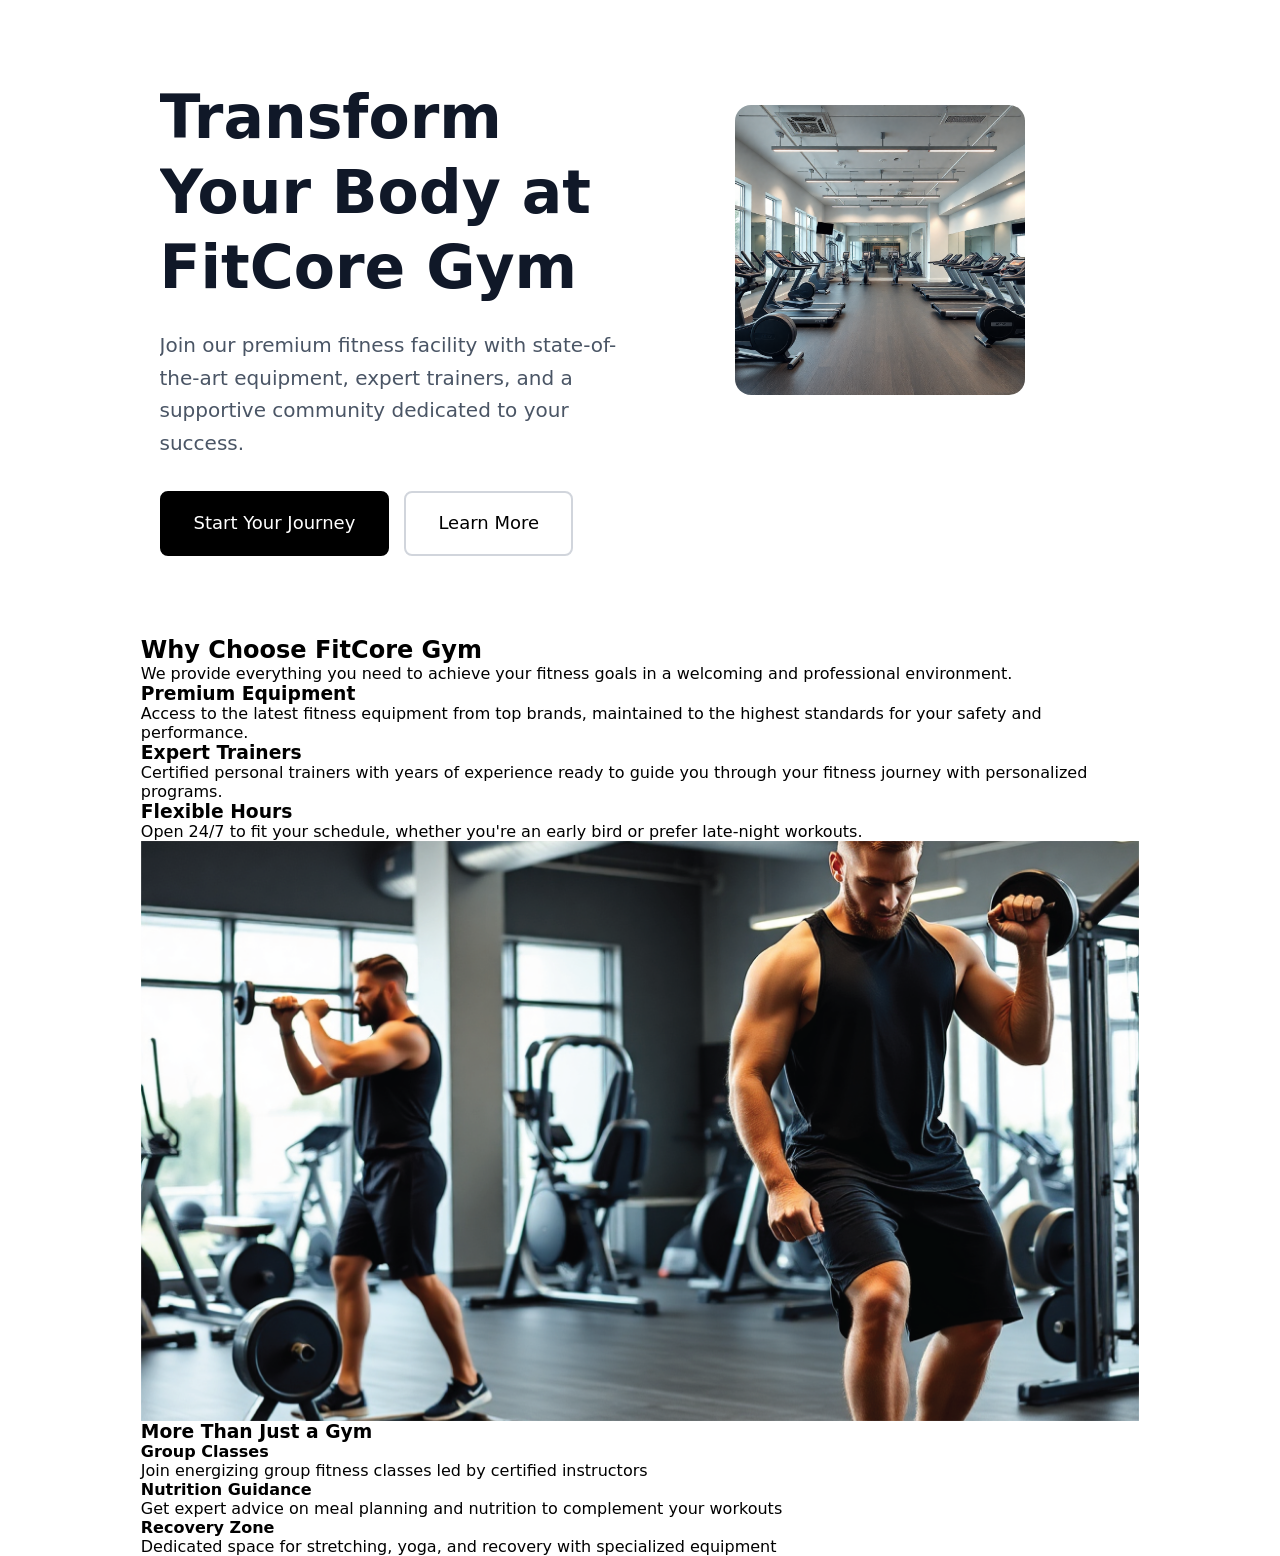
==== Assignment_02/index.html @ 1b982a7f "feat(assignment-02): build HTML for why choose fitcore gym section" ====
<!DOCTYPE html>
<html lang="en">

<head>
    <meta charset="UTF-8">
    <meta name="viewport" content="width=device-width, initial-scale=1.0">
    <title>FitCore Gym | AB</title>
    <link rel="shortcut icon" href="./imgs/favicon.png" type="image/x-icon">
    <link rel="stylesheet" href="./css/main.css">
</head>

<body>
    <!-- hero section -->
    <div id="hero-section">
        <div class="container">
            <div class="content">
                <!-- lift side -->
                <div class="hero-info">
                    <h1>Transform Your Body at FitCore Gym</h1>
                    <p>Join our premium fitness facility with state-of-the-art equipment, expert trainers, and a
                        supportive community dedicated to your success.</p>
                    <div class="btns">
                        <a href="#">Start Your Journey</a>
                        <a href="#">Learn More</a>
                    </div>
                </div>
                <!-- right side -->
                <div class="hero-img"><img src="./imgs/hero-section-img.png" alt="main gym img"></div>
            </div>
        </div>
    </div>
    <!-- Why Choose FitCore Gym -->
    <div id="Why-FitCore">
        <div class="container">
            <div class="content">
                <!-- section title -->
                <div class="title">
                    <h2>Why Choose FitCore Gym</h2>
                    <p>We provide everything you need to achieve your fitness goals in a welcoming and professional
                        environment.</p>
                </div>
                <!-- feature cards -->
                <div class="feature-cards">
                    <div class="card">
                        <div class="icon">
                            <div></div>
                        </div>
                        <h3>Premium Equipment</h3>
                        <p>Access to the latest fitness equipment from top brands, maintained to the highest standards
                            for your safety and performance.
                        </p>
                    </div>
                    <div class="card">
                        <div class="icon">
                            <div></div>
                        </div>
                        <h3>Expert Trainers</h3>
                        <p>Certified personal trainers with years of experience ready to guide you through your fitness
                            journey with personalized programs.
                        </p>
                    </div>
                    <div class="card">
                        <div class="icon">
                            <div></div>
                        </div>
                        <h3>Flexible Hours</h3>
                        <p>Open 24/7 to fit your schedule, whether you're an early bird or prefer late-night workouts.
                        </p>
                    </div>
                </div>
                <!-- More Than Just a Gym -->
                <div class="more-than-gym">
                    <!-- lift side img -->
                    <div class="lift-side"><img src="./imgs/why-choose-us.png" alt="why choose us"></div>
                    <!-- right side -->
                    <div class="right-side">
                        <h3>More Than Just a Gym</h3>
                        <ul>
                            <li>
                                <h4>Group Classes</h4>
                                <p>Join energizing group fitness classes led by certified instructors</p>
                            </li>
                            <li>
                                <h4>Nutrition Guidance</h4>
                                <p>Get expert advice on meal planning and nutrition to complement your workouts</p>
                            </li>
                            <li>
                                <h4>Recovery Zone</h4>
                                <p>Dedicated space for stretching, yoga, and recovery with specialized equipment</p>
                            </li>
                        </ul>
                    </div>
                </div>
            </div>
        </div>
    </div>
</body>

</html>
---- Assignment_02/css/main.css ----
* {
    margin: 0;
    padding: 0;
    box-sizing: border-box;
}

:root {

    --color-white: #fff;
    --color-black: #000;


    --text-primary: #101828;
    --text-secondary: #4a5565;

    --border-default: #d1d5dc;

    --blue-subtle: #DBEAFE;
    --blue-main: #155DFC;

    --green-subtle: #D0FAE5;
    --green-main: #009966;

    --purple-subtle: #F3E8FF;
    --purple-main: #9810FA;
}

body {
    font-family: ui-sans-serif, system-ui, sans-serif, "Apple Color Emoji", "Segoe UI Emoji", "Segoe UI Symbol", "Noto Color Emoji";
}

.container {
    width: 78%;
    margin-inline: auto;
}


ul {
    list-style: none;
}

a {
    text-decoration: none;
    color: inherit;
    display: inline-block;
}

img {
    display: block;
    max-width: 100%;
}

/* start hero section */
#hero-section {
    padding-block: 80px;
    padding-inline: 24px;
}

#hero-section .content {
    overflow: hidden;
}

#hero-section .content .hero-info {
    float: left;
    width: calc(100% / 2);
}

#hero-section .content .hero-info h1 {
    color: var(--text-primary);
    font-size: 60px;
    font-weight: 700;
    line-height: 1.25;
    margin-bottom: 24px;
}

#hero-section .content .hero-info p {
    color: var(--text-secondary);
    font-size: 20px;
    line-height: 1.625;
    margin-bottom: 32px;
}

#hero-section .content .hero-info .btns a {
    padding: 16px 32px;
    font-weight: 500;
    font-size: 18px;
    line-height: 1.6;
    cursor: pointer;
    border: 2px solid var(--color-black);
    border-radius: 8px;
    -webkit-border-radius: 8px;
    -moz-border-radius: 8px;
    -ms-border-radius: 8px;
    -o-border-radius: 8px;
}

#hero-section .content .hero-info .btns a:first-child {
    background-color: var(--color-black);
    color: var(--color-white);
    margin-inline-end: 10px;
}

#hero-section .content .hero-info .btns a:last-child {
    border-color: var(--border-default);
}

#hero-section .content .hero-img {
    float: right;
    width: calc(100% / 2);
    padding-block: 25px;
    padding-inline: 95px;
}

#hero-section .content .hero-img img {
    max-width: 100%;
    height: 100%;
    object-fit: cover;
    border-radius: 16px;
    -webkit-border-radius: 16px;
    -moz-border-radius: 16px;
    -ms-border-radius: 16px;
    -o-border-radius: 16px;
}


/* end hero section */
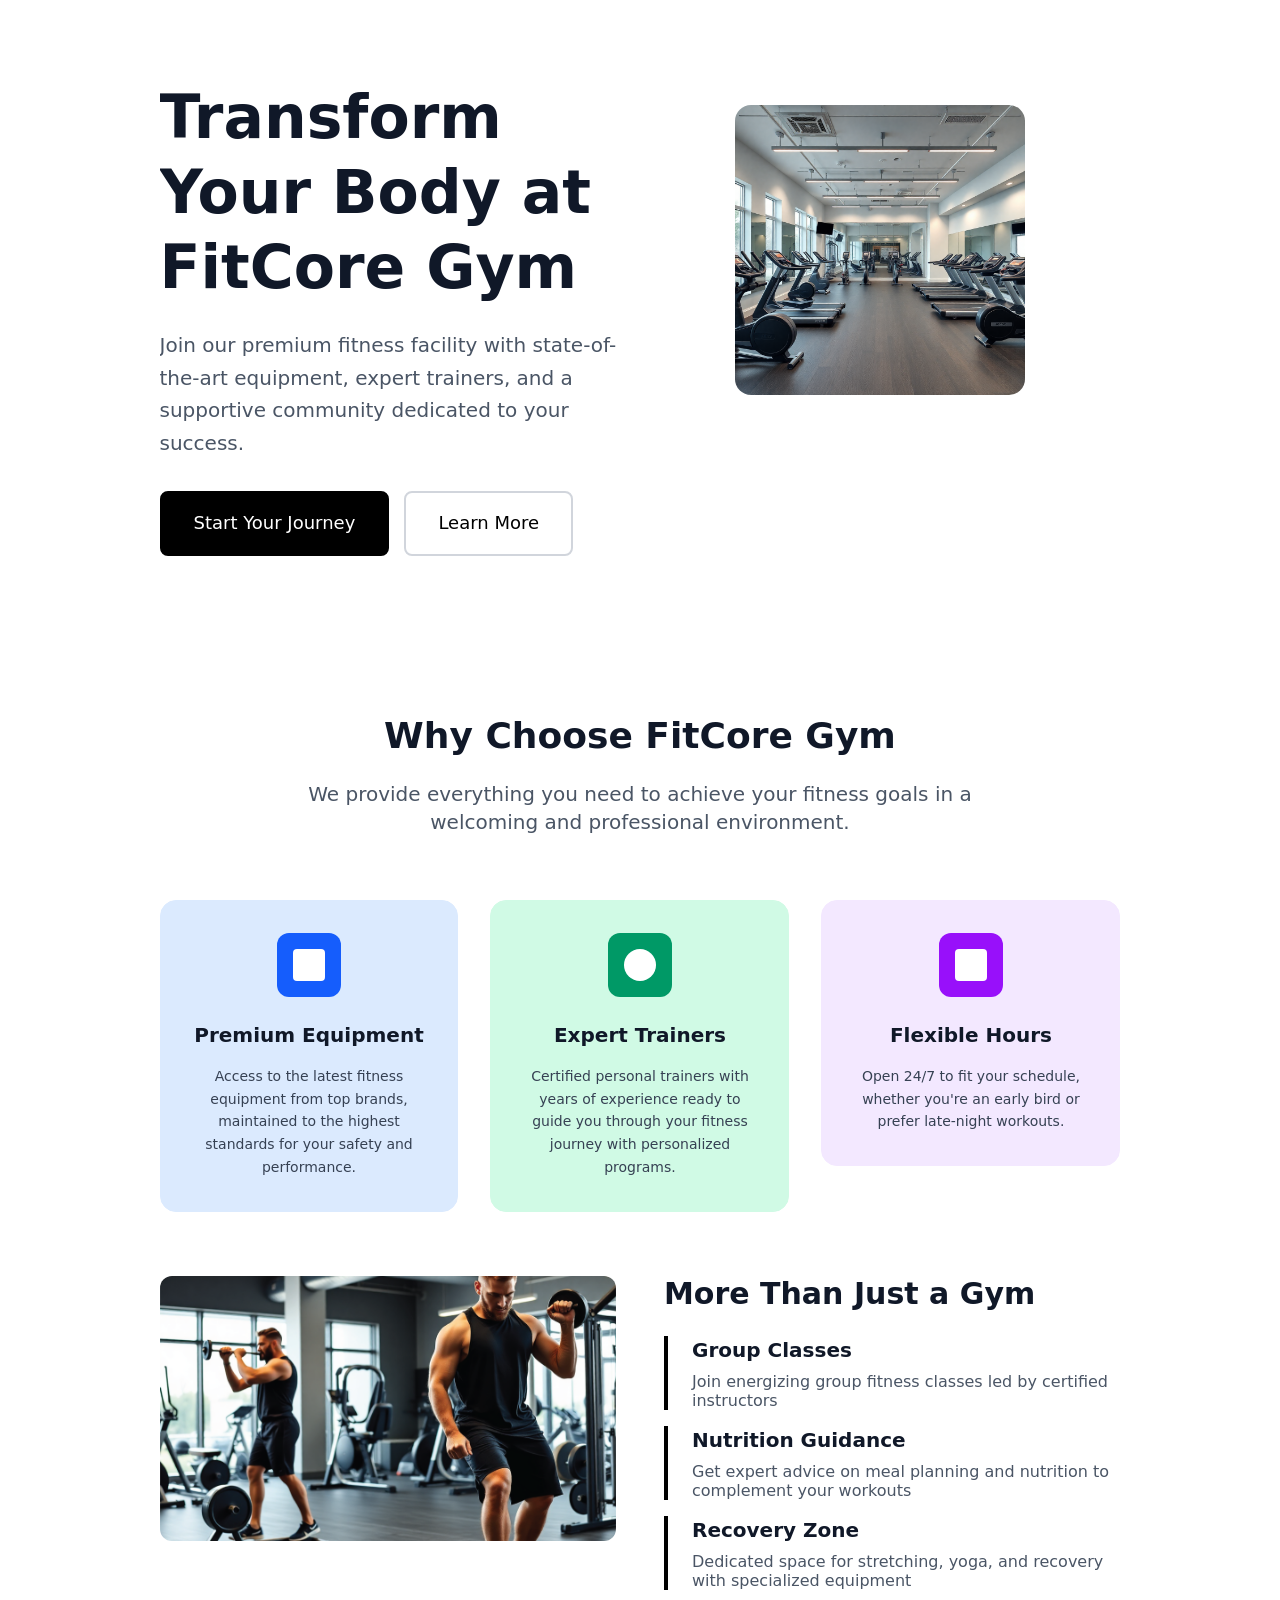
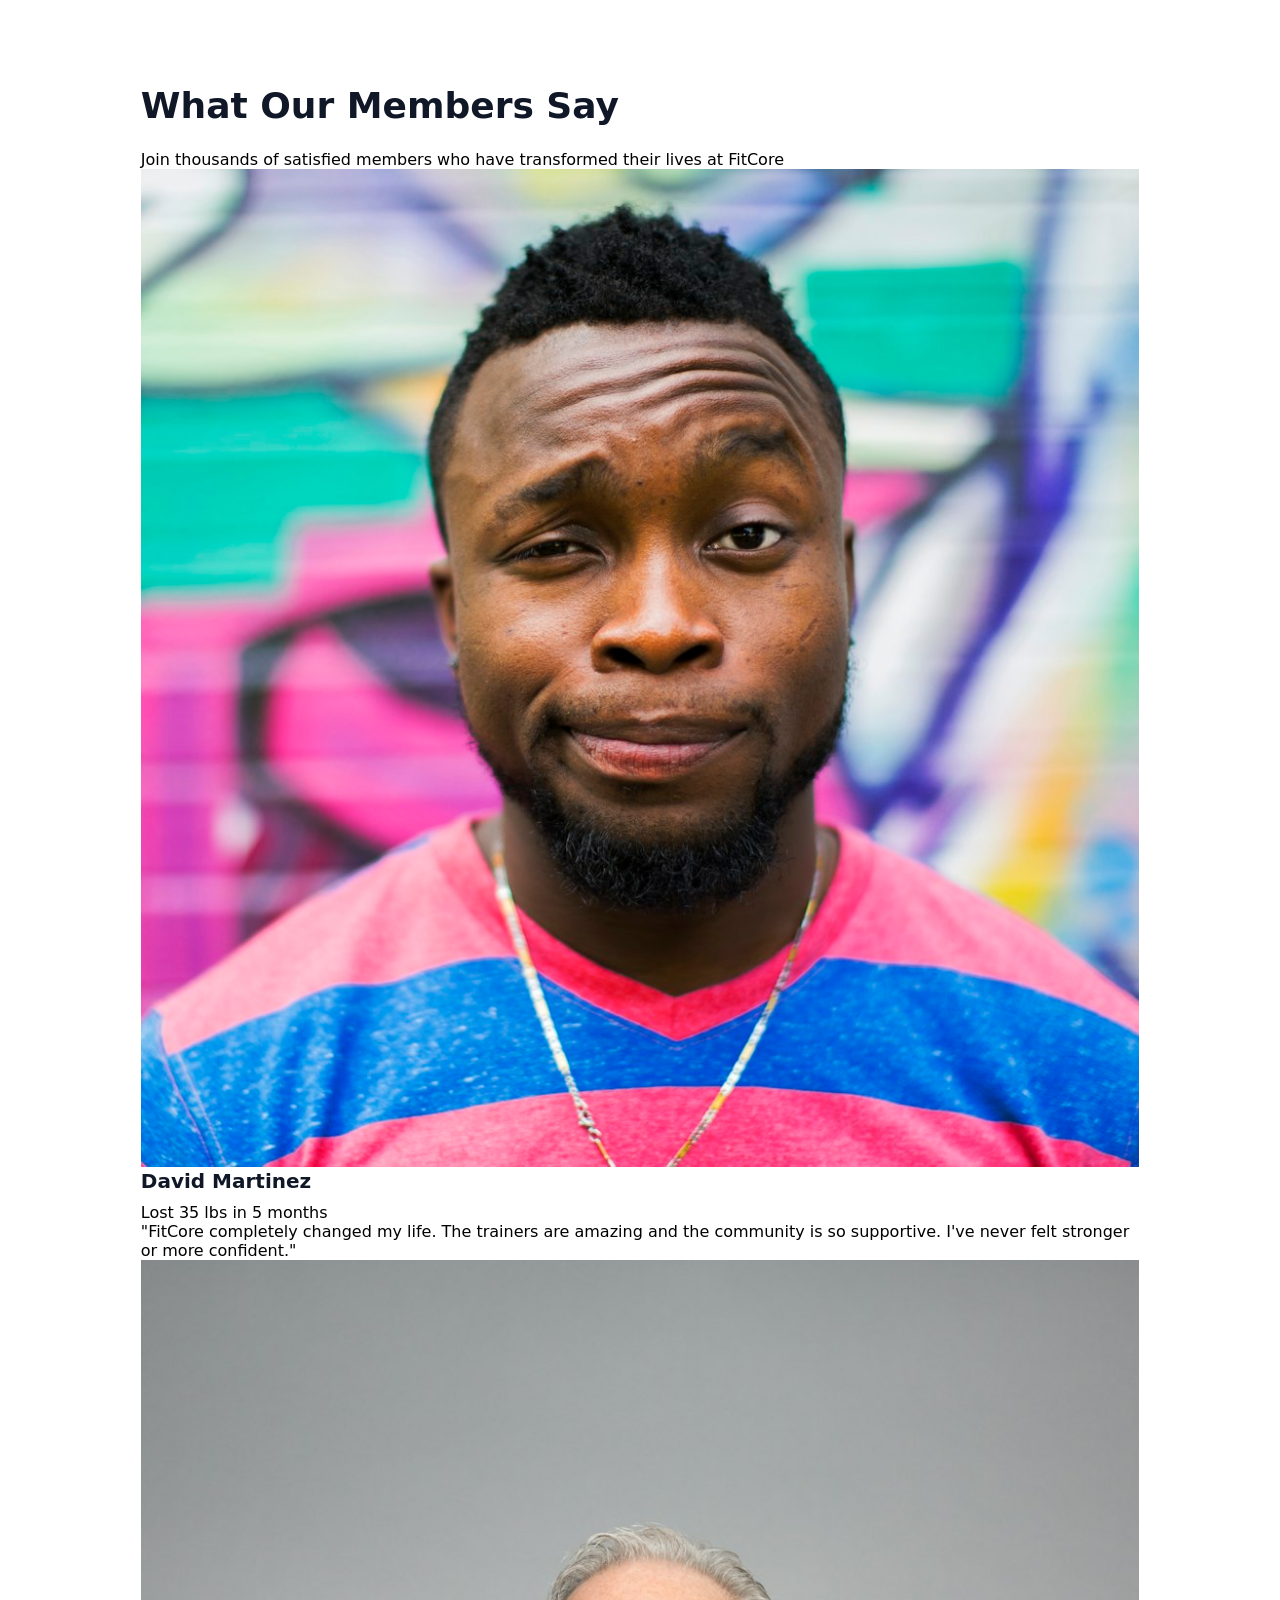
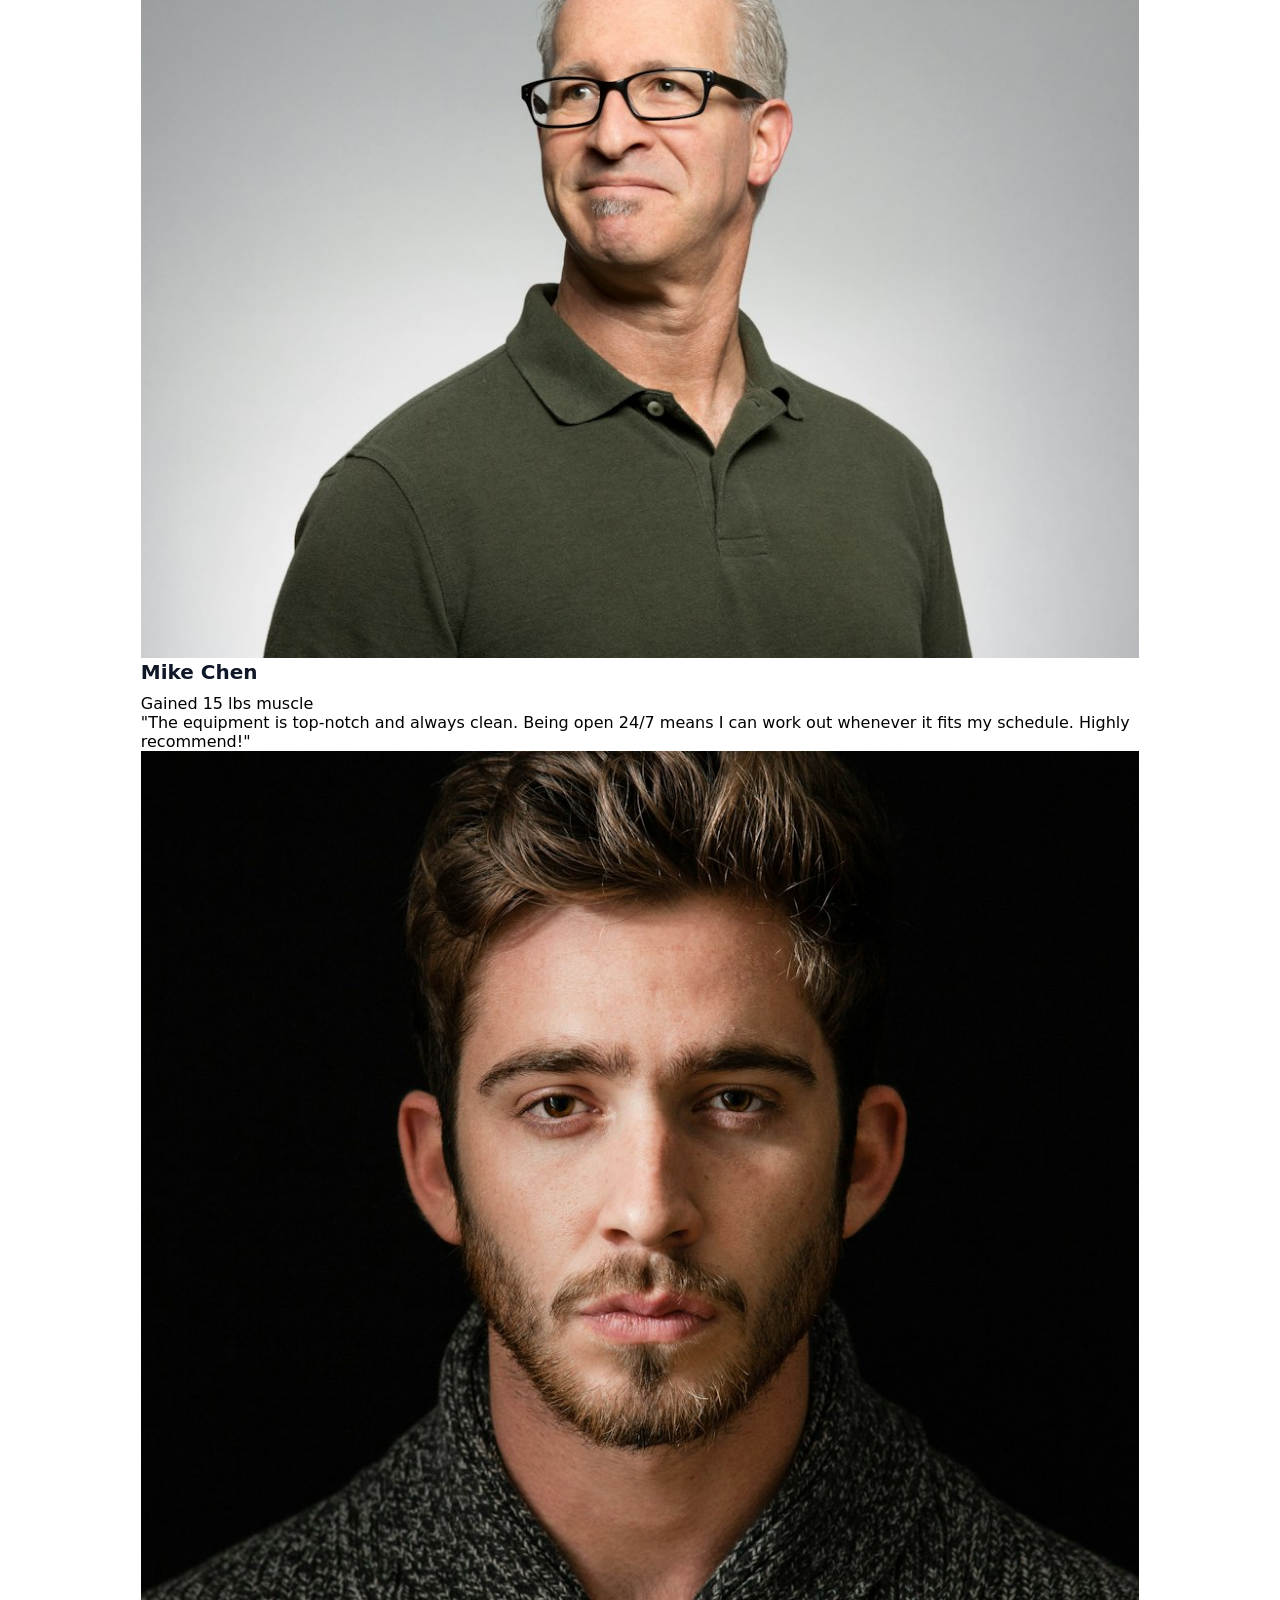
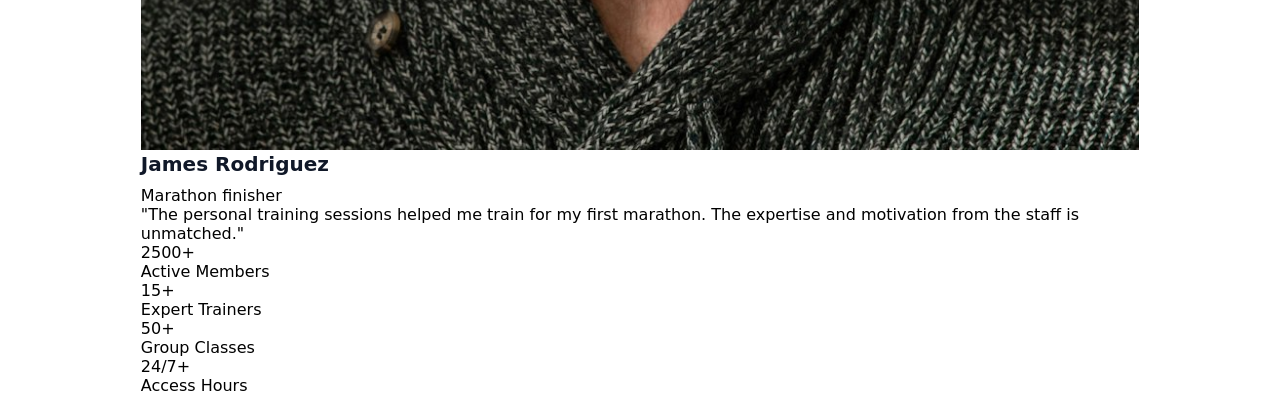
==== commit 956d2914: "feat(assignment-02): build HTML for testimonials section" ====
--- a/Assignment_02/index.html
+++ b/Assignment_02/index.html
@@ -30,7 +30,7 @@
         </div>
     </div>
     <!-- Why Choose FitCore Gym -->
-    <div id="Why-FitCore">
+    <div id="why-fit-core-section">
         <div class="container">
             <div class="content">
                 <!-- section title -->
@@ -50,7 +50,7 @@
                             for your safety and performance.
                         </p>
                     </div>
-                    <div class="card">
+                    <div class="card middle">
                         <div class="icon">
                             <div></div>
                         </div>
@@ -94,6 +94,84 @@
             </div>
         </div>
     </div>
+    <!-- What Our Members Say -->
+    <div id="testimonials-section">
+        <div class="container">
+            <div class="content">
+                <div class="title">
+                    <h2>What Our Members Say</h2>
+                    <p>Join thousands of satisfied members who have transformed their lives at FitCore</p>
+                </div>
+                <!-- members cards -->
+                <div class="testimonials-cards">
+                    <div class="card">
+                        <div class="card-header">
+                            <div class="profile-img">
+                                <img src="./imgs/avatar-1.jpg" alt="member avatar-1">
+                            </div>
+                            <div>
+                                <h4>David Martinez</h4>
+                                <p>Lost 35 lbs in 5 months</p>
+                            </div>
+                        </div>
+                        <div class="card-body">
+                            <p>"FitCore completely changed my life. The trainers are amazing and the community is so
+                                supportive. I've never felt stronger or more confident."</p>
+                        </div>
+                    </div>
+                    <div class="card">
+                        <div class="card-header">
+                            <div class="profile-img">
+                                <img src="./imgs/avatar-2.jpg" alt="member avatar-2">
+                            </div>
+                            <div>
+                                <h4>Mike Chen</h4>
+                                <p>Gained 15 lbs muscle</p>
+                            </div>
+                        </div>
+                        <div class="card-body">
+                            <p>"The equipment is top-notch and always clean. Being open 24/7 means I can work out
+                                whenever it fits my schedule. Highly recommend!"</p>
+                        </div>
+                    </div>
+                    <div class="card">
+                        <div class="card-header">
+                            <div class="profile-img">
+                                <img src="./imgs/avatar-3.jpg" alt="member avatar-3">
+                            </div>
+                            <div>
+                                <h4>James Rodriguez</h4>
+                                <p>Marathon finisher</p>
+                            </div>
+                        </div>
+                        <div class="card-body">
+                            <p>"The personal training sessions helped me train for my first marathon. The expertise and
+                                motivation from the staff is unmatched."</p>
+                        </div>
+                    </div>
+                </div>
+                <!-- statistics numbers -->
+                <div class="statistics-numbers">
+                    <div>
+                        <div>2500+</div>
+                        <p>Active Members</p>
+                    </div>
+                    <div>
+                        <div>15+</div>
+                        <p>Expert Trainers</p>
+                    </div>
+                    <div>
+                        <div>50+</div>
+                        <p>Group Classes</p>
+                    </div>
+                    <div>
+                        <div>24/7+</div>
+                        <p>Access Hours</p>
+                    </div>
+                </div>
+            </div>
+        </div>
+    </div>
 </body>
 
 </html>
--- a/Assignment_02/css/main.css
+++ b/Assignment_02/css/main.css
@@ -12,8 +12,12 @@
 
     --text-primary: #101828;
     --text-secondary: #4a5565;
+    --text-tertiary: #364153;
 
     --border-default: #d1d5dc;
+    --border-light-purple: #f3e8ff;
+    --border-light-blue: #dbeafe;
+    --border-light-green: #d0fae5;
 
     --blue-subtle: #DBEAFE;
     --blue-main: #155DFC;
@@ -50,6 +54,43 @@
     max-width: 100%;
 }
 
+h1,
+h2,
+h3,
+h4 {
+    color: var(--text-primary);
+}
+
+h1 {
+    font-weight: 700;
+    font-size: 60px;
+    line-height: 1.25;
+    margin-bottom: 24px;
+}
+
+h2 {
+    font-weight: 700;
+    font-size: 36px;
+    line-height: 1.1111;
+    margin-bottom: 24px;
+
+}
+
+h3 {
+    font-weight: 700;
+    font-size: 20px;
+    line-height: 1.4;
+    margin-bottom: 16px;
+
+}
+
+h4 {
+    font-weight: 600;
+    font-size: 20px;
+    line-height: 1.4;
+    margin-bottom: 8px;
+}
+
 /* start hero section */
 #hero-section {
     padding-block: 80px;
@@ -65,13 +106,6 @@
     width: calc(100% / 2);
 }
 
-#hero-section .content .hero-info h1 {
-    color: var(--text-primary);
-    font-size: 60px;
-    font-weight: 700;
-    line-height: 1.25;
-    margin-bottom: 24px;
-}
 
 #hero-section .content .hero-info p {
     color: var(--text-secondary);
@@ -123,4 +157,162 @@
 }
 
 
-/* end hero section */+/* end hero section */
+
+/* Start Why Choose FitCore Gym  */
+#why-fit-core-section {
+    padding-block: 80px;
+    padding-inline: 24px;
+}
+
+#why-fit-core-section .content .title {
+    text-align: center;
+    margin-bottom: 64px;
+}
+
+#why-fit-core-section .content .title p {
+    max-width: 768px;
+    font-size: 20px;
+    line-height: 1.4;
+    color: var(--text-secondary);
+    margin-inline: auto;
+}
+
+#why-fit-core-section .content .feature-cards {
+    overflow: hidden;
+    margin-bottom: 64px;
+}
+
+#why-fit-core-section .content .feature-cards .card {
+    float: left;
+    padding: 32px;
+    width: calc((100% - 64px) / 3);
+    min-height: 265.85px;
+    text-align: center;
+    border: 1px solid;
+    border-radius: 16px;
+    -webkit-border-radius: 16px;
+    -moz-border-radius: 16px;
+    -ms-border-radius: 16px;
+    -o-border-radius: 16px;
+}
+
+#why-fit-core-section .content .feature-cards .card:nth-of-type(1) {
+    background-color: var(--blue-subtle);
+    border-color: var(--border-light-blue);
+}
+
+#why-fit-core-section .content .feature-cards .card:nth-of-type(2) {
+    background-color: var(--green-subtle);
+    border-color: var(--border-light-green);
+
+}
+
+#why-fit-core-section .content .feature-cards .card:nth-of-type(3) {
+    background-color: var(--purple-subtle);
+    border-color: var(--border-light-purple);
+}
+
+#why-fit-core-section .content .feature-cards .card.middle {
+    margin-inline: 32px;
+}
+
+#why-fit-core-section .content .feature-cards .card .icon {
+    margin-inline: auto;
+    width: 64px;
+    height: 64px;
+    margin-bottom: 24px;
+    overflow: hidden;
+    border-radius: 12px;
+    -webkit-border-radius: 12px;
+    -moz-border-radius: 12px;
+    -ms-border-radius: 12px;
+    -o-border-radius: 12px;
+}
+
+#why-fit-core-section .content .feature-cards .card .icon div {
+    margin-inline: auto;
+    margin-top: 50%;
+    transform: translateY(-50%);
+    -webkit-transform: translateY(-50%);
+    -moz-transform: translateY(-50%);
+    -ms-transform: translateY(-50%);
+    -o-transform: translateY(-50%);
+}
+
+#why-fit-core-section .content .feature-cards .card:nth-of-type(1) .icon {
+    background-color: var(--blue-main);
+}
+
+#why-fit-core-section .content .feature-cards .card:nth-of-type(2) .icon {
+    background-color: var(--green-main);
+}
+
+#why-fit-core-section .content .feature-cards .card:nth-of-type(3) .icon {
+    background-color: var(--purple-main);
+}
+
+#why-fit-core-section .content .feature-cards .card .icon div {
+    width: 32px;
+    height: 32px;
+    background-color: var(--color-white);
+    border-radius: 4px;
+    -webkit-border-radius: 4px;
+    -moz-border-radius: 4px;
+    -ms-border-radius: 4px;
+    -o-border-radius: 4px;
+}
+
+#why-fit-core-section .content .feature-cards .card.middle .icon div {
+    border-radius: 50%;
+    -webkit-border-radius: 50%;
+    -moz-border-radius: 50%;
+    -ms-border-radius: 50%;
+    -o-border-radius: 50%;
+}
+
+#why-fit-core-section .content .feature-cards .card p {
+    font-size: 14px;
+    line-height: 1.625;
+    color: var(--text-tertiary);
+}
+
+#why-fit-core-section .content .more-than-gym {
+    overflow: hidden;
+}
+
+#why-fit-core-section .content .more-than-gym .lift-side {
+    float: left;
+    width: calc((100% - 48px) / 2);
+}
+
+#why-fit-core-section .content .more-than-gym .lift-side img {
+    border-radius: 12px;
+    -webkit-border-radius: 12px;
+    -moz-border-radius: 12px;
+    -ms-border-radius: 12px;
+    -o-border-radius: 12px;
+}
+
+#why-fit-core-section .content .more-than-gym .right-side {
+    float: right;
+    width: calc((100% - 48px) / 2);
+}
+
+#why-fit-core-section .content .more-than-gym .right-side h3 {
+    font-size: 30px;
+    line-height: 1.2;
+    margin-bottom: 24px;
+}
+
+#why-fit-core-section .content .more-than-gym .right-side ul li {
+    padding-left: 24px;
+    margin-bottom: 16px;
+    border-left: 4px solid var(--color-black);
+}
+
+#why-fit-core-section .content .more-than-gym .right-side ul li p {
+    color: var(--text-secondary);
+}
+
+/* End Why Choose FitCore Gym  */
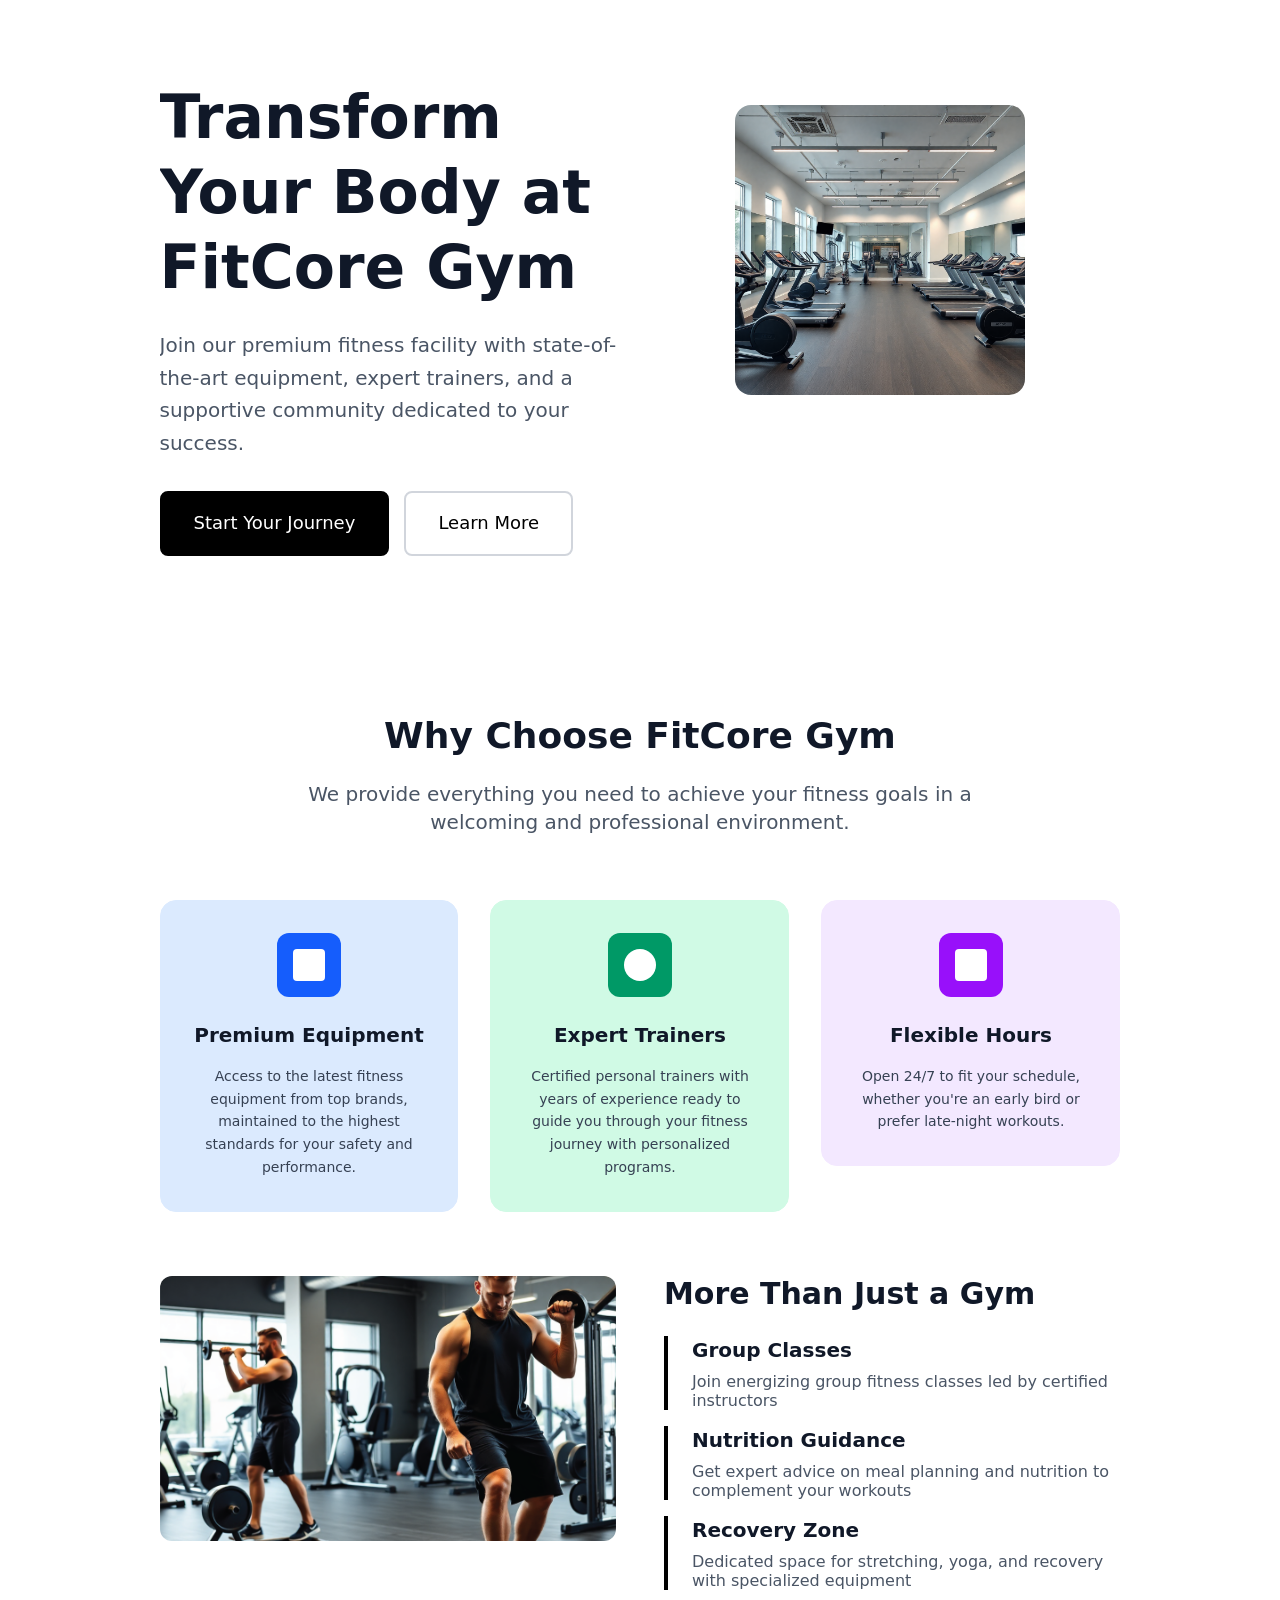
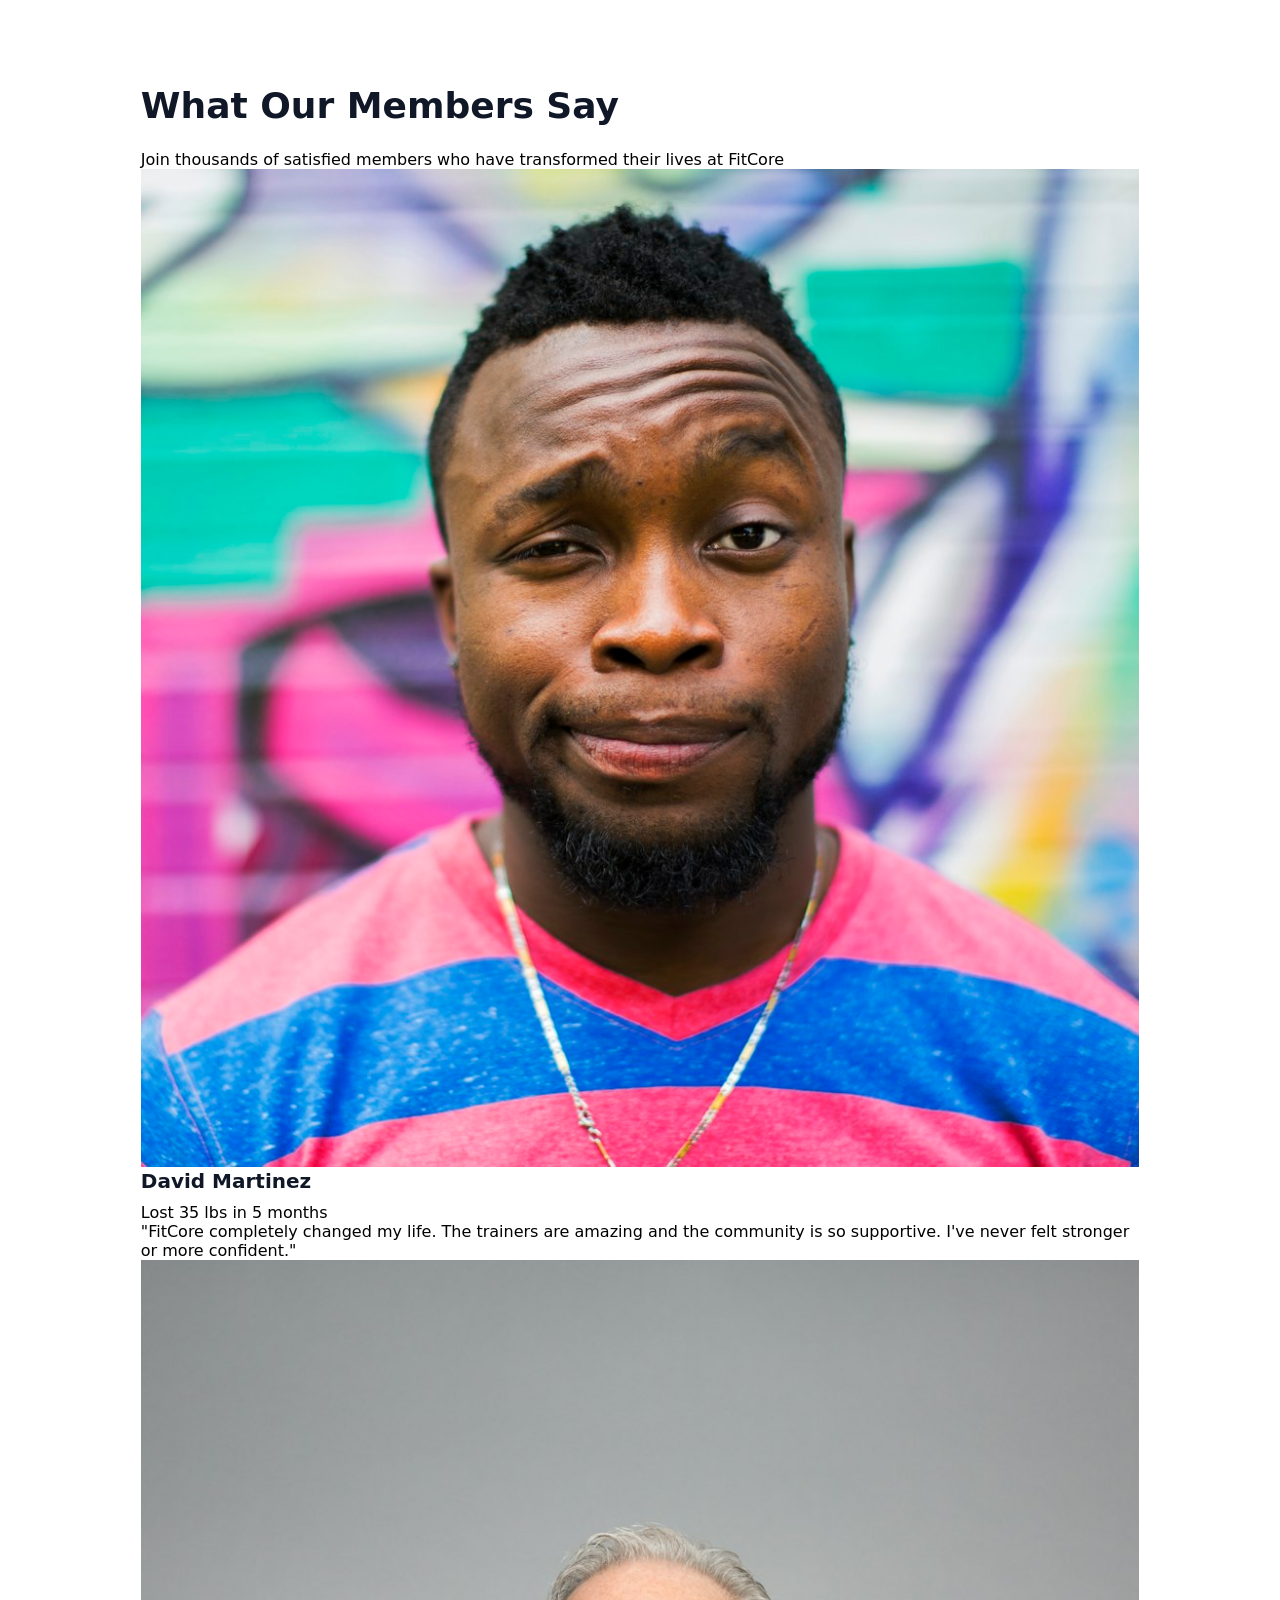
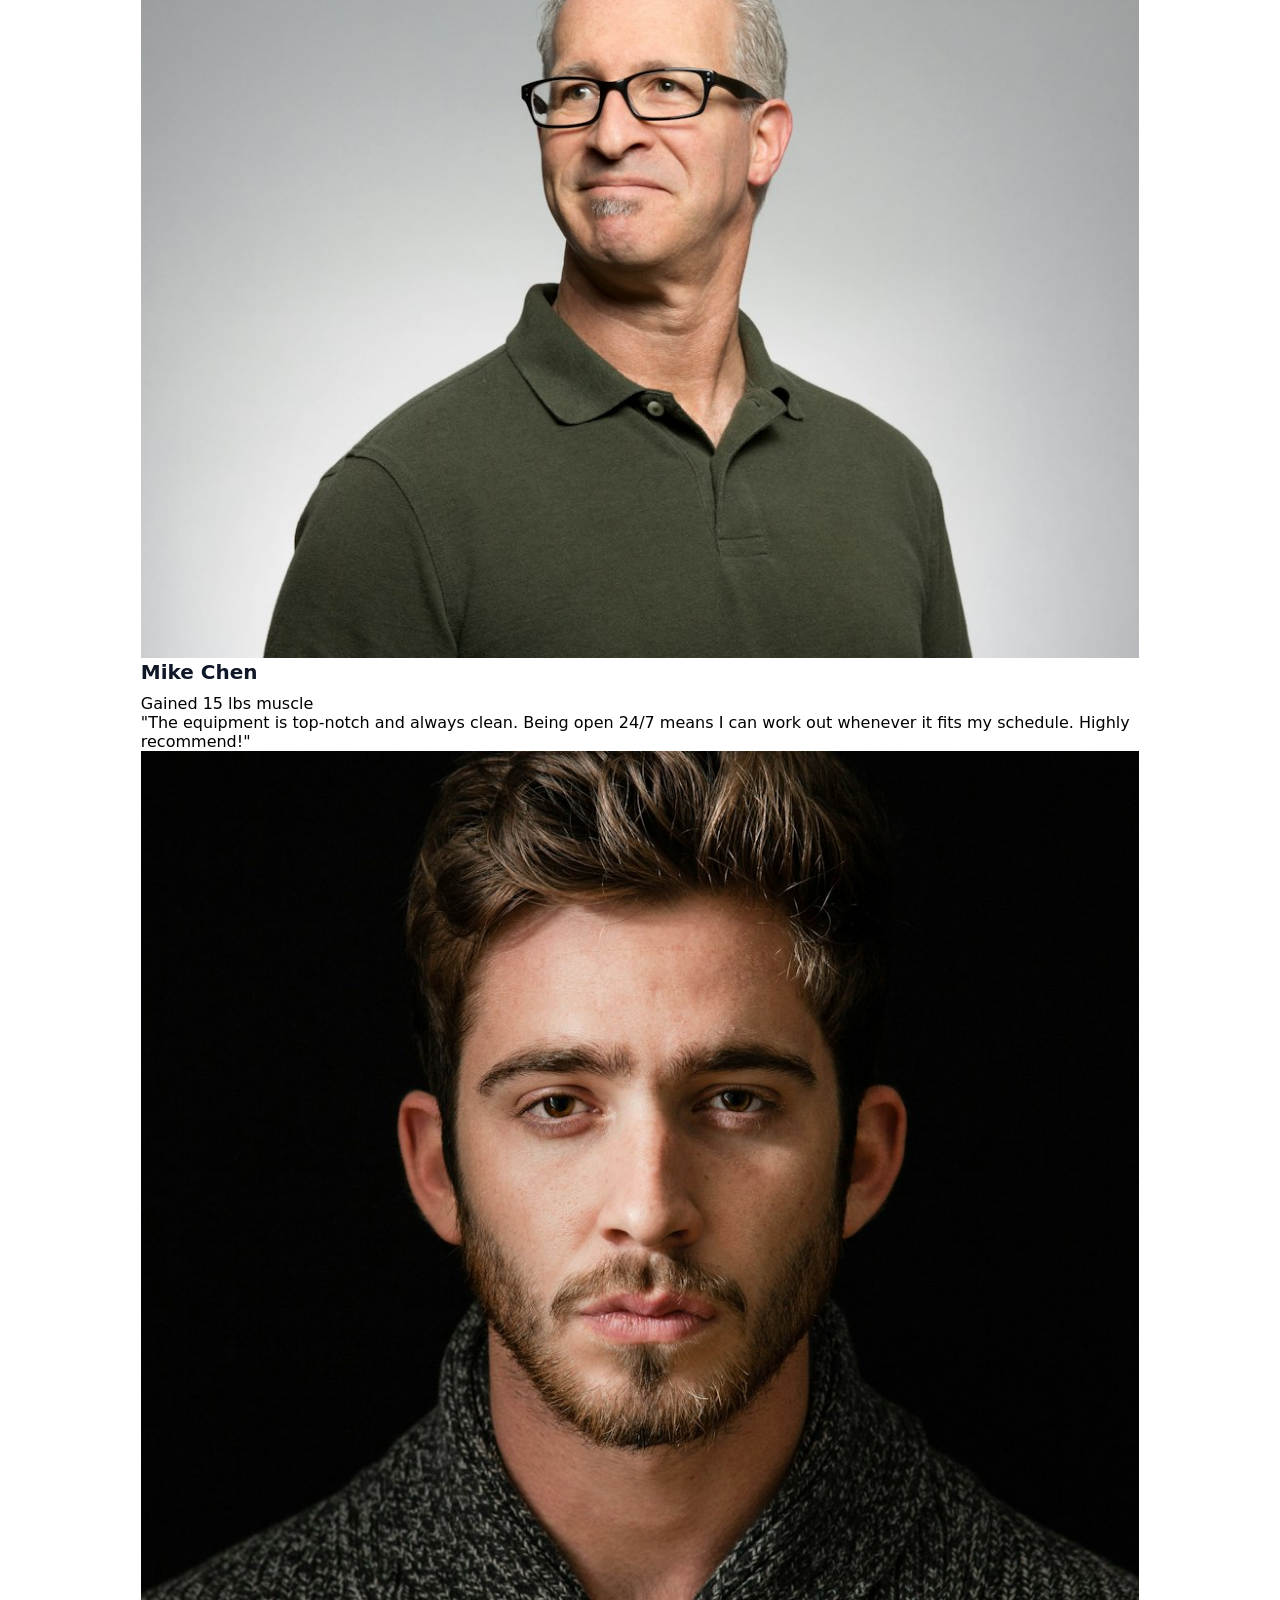
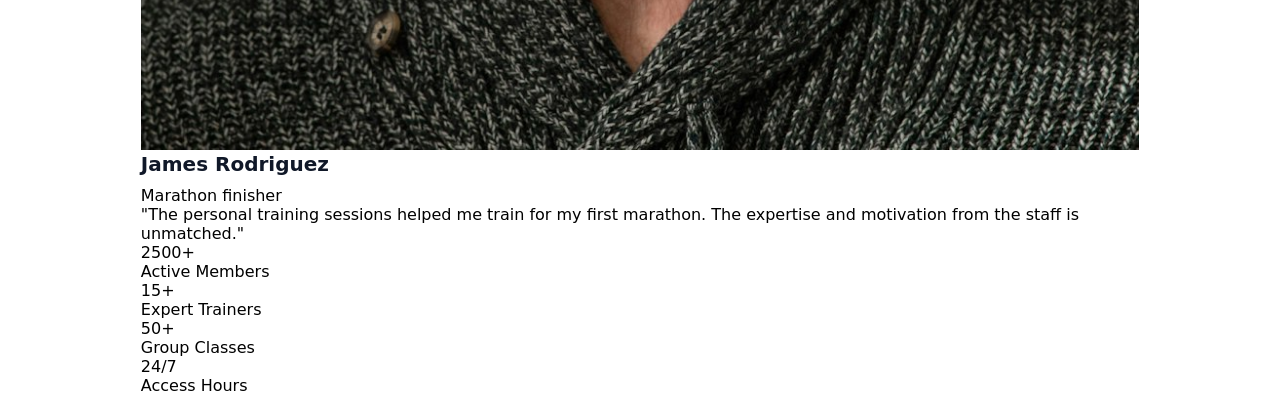
==== commit 7f0fdb36: "refactor(assignment-02): update section ID and add card modifier class" ====
--- a/Assignment_02/index.html
+++ b/Assignment_02/index.html
@@ -106,10 +106,10 @@
                 <div class="testimonials-cards">
                     <div class="card">
                         <div class="card-header">
-                            <div class="profile-img">
+                            <div class="member-img">
                                 <img src="./imgs/avatar-1.jpg" alt="member avatar-1">
                             </div>
-                            <div>
+                            <div class="member-info">
                                 <h4>David Martinez</h4>
                                 <p>Lost 35 lbs in 5 months</p>
                             </div>
@@ -119,12 +119,12 @@
                                 supportive. I've never felt stronger or more confident."</p>
                         </div>
                     </div>
-                    <div class="card">
+                    <div class="card middle">
                         <div class="card-header">
-                            <div class="profile-img">
+                            <div class="member-img">
                                 <img src="./imgs/avatar-2.jpg" alt="member avatar-2">
                             </div>
-                            <div>
+                            <div class="member-info">
                                 <h4>Mike Chen</h4>
                                 <p>Gained 15 lbs muscle</p>
                             </div>
@@ -136,10 +136,10 @@
                     </div>
                     <div class="card">
                         <div class="card-header">
-                            <div class="profile-img">
+                            <div class="member-img">
                                 <img src="./imgs/avatar-3.jpg" alt="member avatar-3">
                             </div>
-                            <div>
+                            <div class="member-info">
                                 <h4>James Rodriguez</h4>
                                 <p>Marathon finisher</p>
                             </div>
@@ -152,20 +152,20 @@
                 </div>
                 <!-- statistics numbers -->
                 <div class="statistics-numbers">
-                    <div>
+                    <div class="card">
                         <div>2500+</div>
                         <p>Active Members</p>
                     </div>
-                    <div>
+                    <div class="card">
                         <div>15+</div>
                         <p>Expert Trainers</p>
                     </div>
-                    <div>
+                    <div class="card">
                         <div>50+</div>
                         <p>Group Classes</p>
                     </div>
-                    <div>
-                        <div>24/7+</div>
+                    <div class="card">
+                        <div>24/7</div>
                         <p>Access Hours</p>
                     </div>
                 </div>
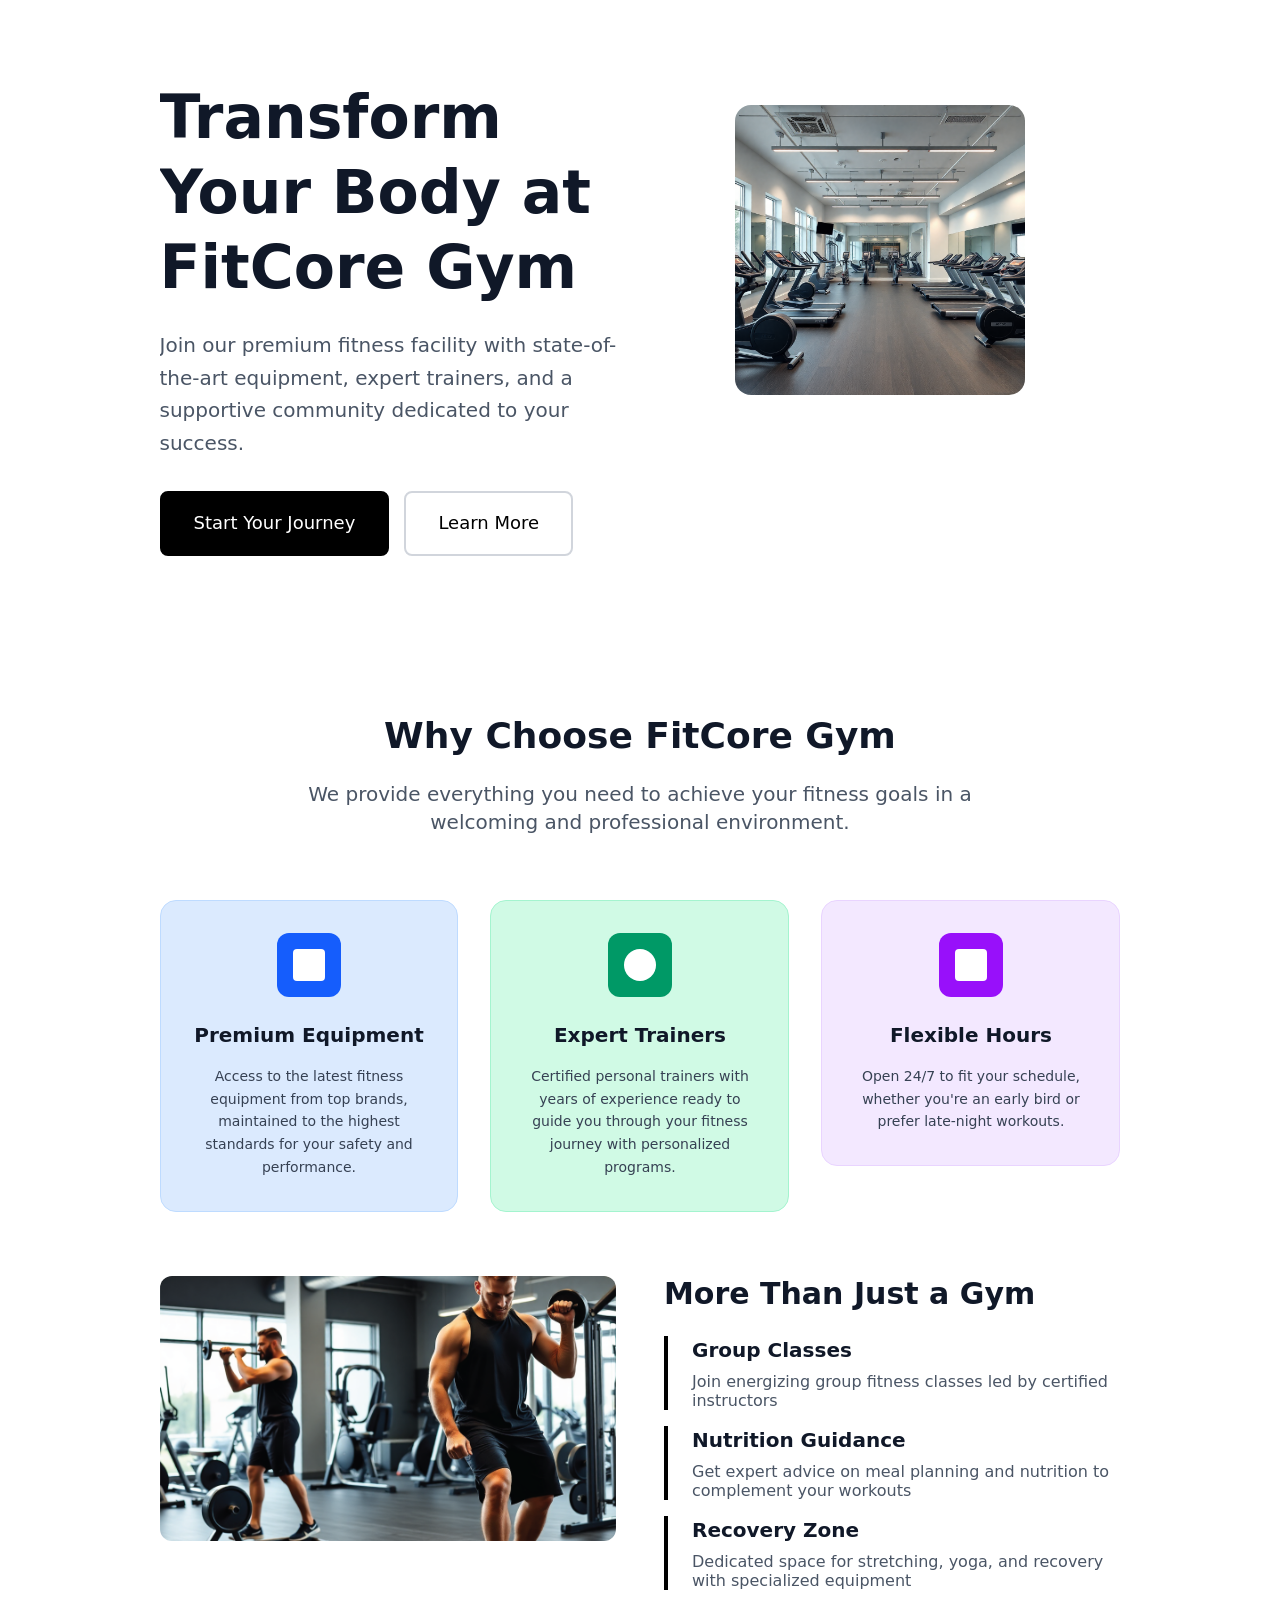
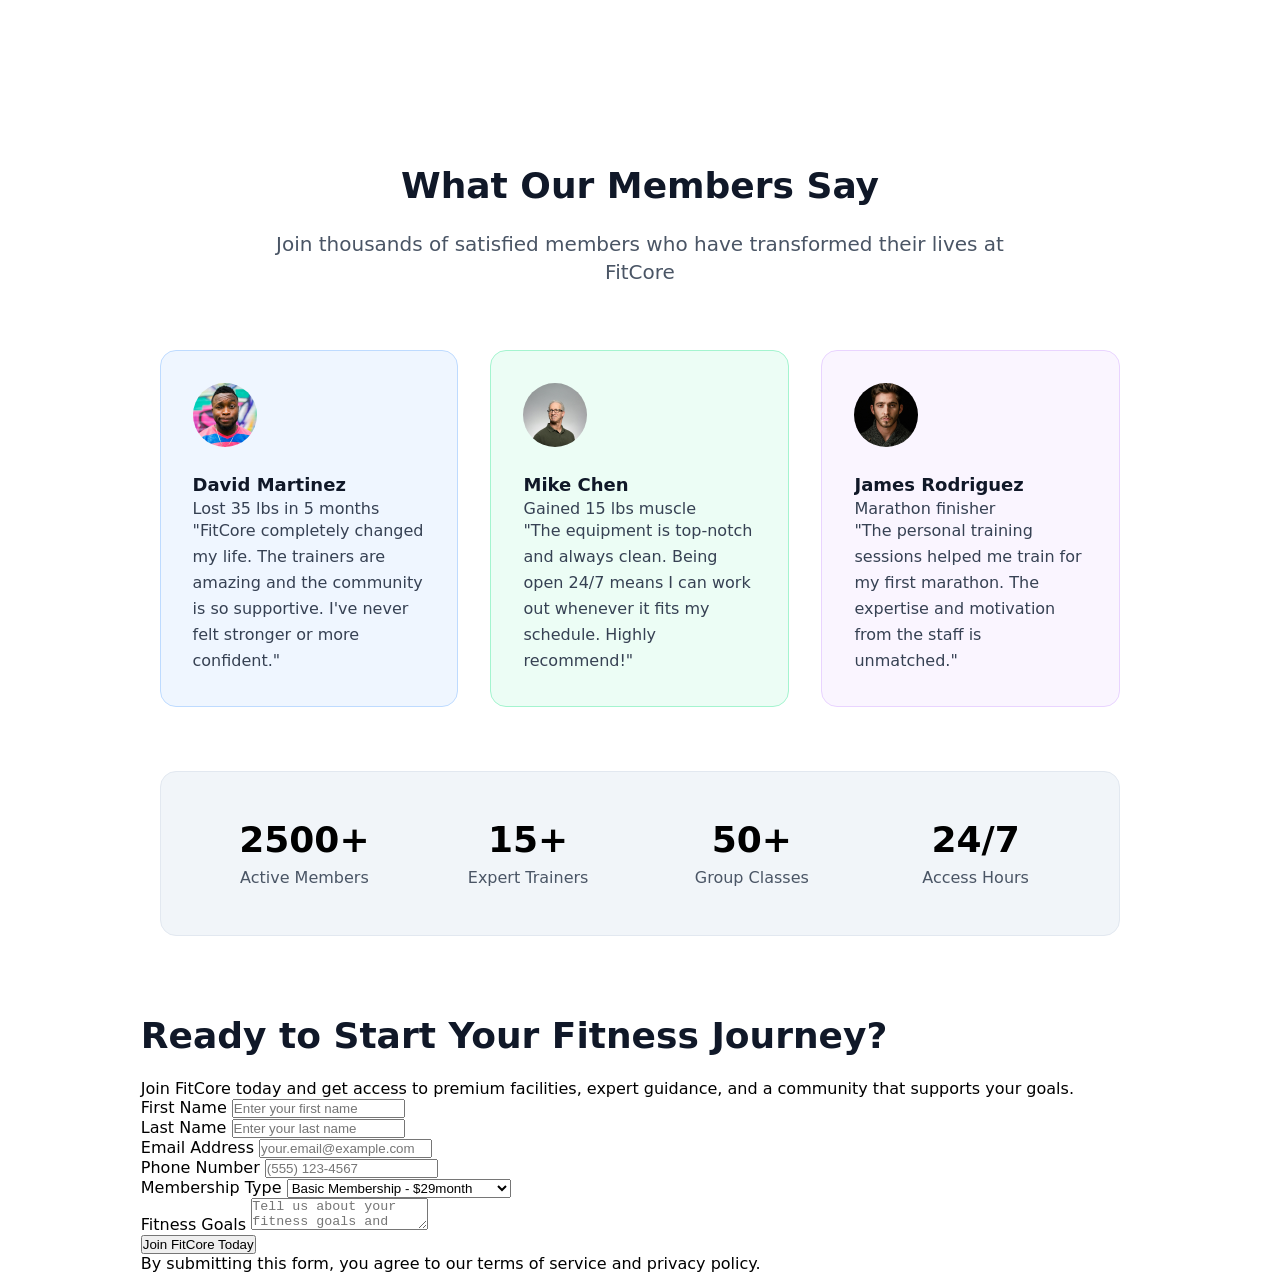
==== commit 27b8db05: "feat(assignment-02): build HTML for call-to-action section" ====
--- a/Assignment_02/index.html
+++ b/Assignment_02/index.html
@@ -172,6 +172,58 @@
             </div>
         </div>
     </div>
+    <!-- Ready to Start Your Fitness Journey? -->
+    <div id="call-to-actionsection">
+        <div class="container">
+            <div class="content">
+                <div class="title">
+                    <h2>Ready to Start Your Fitness Journey?</h2>
+                    <p>Join FitCore today and get access to premium facilities, expert guidance, and a community that
+                        supports your goals.</p>
+                </div>
+                <!-- form -->
+                <form>
+                    <div class="fullName">
+                        <div class="input-field">
+                            <label for="fName">First Name</label>
+                            <input type="text" name="fName" id="fName" placeholder="Enter your first name">
+                        </div>
+                        <div class="input-field">
+                            <label for="lName">Last Name</label>
+                            <input type="text" name="lName" id="lName" placeholder="Enter your last name">
+                        </div>
+                    </div>
+                    <div class="input-field">
+                        <label for="emali">Email Address</label>
+                        <input type="email" name="email" id="email" placeholder="your.email@example.com">
+                    </div>
+                    <div class="input-field">
+                        <label for="phoneNumber">Phone Number</label>
+                        <input type="tel" name="phoneNumber" id="phoneNumber" placeholder="(555) 123-4567">
+                    </div>
+                    <div class="input-field">
+                        <label for="membership-type">Membership Type</label>
+                        <select name="membershipType" id="membership-type">
+                            <option value="basic" selected>Basic Membership - $29month</option>
+                            <option value="premium">Premium Membership - $49month</option>
+                            <option value="vip">VIP Membership - $79month</option>
+                        </select>
+                    </div>
+                    <div class="input-field">
+                        <label for="fitness-goals">Fitness Goals</label>
+                        <textarea name="fitnessGoals" id="fitness-goals"
+                            placeholder="Tell us about your fitness goals and what you hope to achieve"></textarea>
+                    </div>
+                    <div>
+                        <button type="submit">Join FitCore Today</button>
+                    </div>
+                    <div>
+                        <p>By submitting this form, you agree to our terms of service and privacy policy.</p>
+                    </div>
+                </form>
+            </div>
+        </div>
+    </div>
 </body>
 
 </html>
--- a/Assignment_02/css/main.css
+++ b/Assignment_02/css/main.css
@@ -10,23 +10,45 @@
     --color-black: #000;
 
 
+    /* Text */
     --text-primary: #101828;
     --text-secondary: #4a5565;
     --text-tertiary: #364153;
 
+
+    /* Borders */
     --border-default: #d1d5dc;
+    --border-light: #e2e8f0;
+
     --border-light-purple: #f3e8ff;
+    --border-purple-soft: #e9d4ff;
+
     --border-light-blue: #dbeafe;
+    --border-blue-soft: #bedbff;
+
     --border-light-green: #d0fae5;
-
+    --border-green-soft: #a4f4cf;
+
+
+    /* Blue */
+    --blue-main: #155DFC;
     --blue-subtle: #DBEAFE;
-    --blue-main: #155DFC;
-
+    --blue-background: #eff6ff;
+    --surface-slate-subtle: #F1F5F9;
+
+
+
+    /* Green */
+    --green-main: #009966;
     --green-subtle: #D0FAE5;
-    --green-main: #009966;
-
+    --green-background: #ecfdf5;
+
+
+    /* Purple */
+    --purple-main: #9810FA;
     --purple-subtle: #F3E8FF;
-    --purple-main: #9810FA;
+    --purple-background: #faf5ff;
+
 }
 
 body {
@@ -199,18 +221,18 @@
 
 #why-fit-core-section .content .feature-cards .card:nth-of-type(1) {
     background-color: var(--blue-subtle);
-    border-color: var(--border-light-blue);
+    border-color: var(--border-blue-soft);
 }
 
 #why-fit-core-section .content .feature-cards .card:nth-of-type(2) {
     background-color: var(--green-subtle);
-    border-color: var(--border-light-green);
+    border-color: var(--border-green-soft);
 
 }
 
 #why-fit-core-section .content .feature-cards .card:nth-of-type(3) {
     background-color: var(--purple-subtle);
-    border-color: var(--border-light-purple);
+    border-color: var(--border-purple-soft);
 }
 
 #why-fit-core-section .content .feature-cards .card.middle {
@@ -315,4 +337,140 @@
     color: var(--text-secondary);
 }
 
-/* End Why Choose FitCore Gym  */+/* End Why Choose FitCore Gym  */
+
+/* Start testimonials section */
+#testimonials-section {
+    padding-block: 80px;
+    padding-inline: 24px;
+}
+
+#testimonials-section .content .title {
+    text-align: center;
+    margin-bottom: 64px;
+}
+
+#testimonials-section .content .title p {
+    max-width: 768px;
+    font-size: 20px;
+    line-height: 1.4;
+    color: var(--text-secondary);
+    margin-inline: auto;
+}
+
+
+#testimonials-section .content .testimonials-cards {
+    overflow: hidden;
+    margin-bottom: 64px;
+}
+
+#testimonials-section .content .testimonials-cards .card {
+    float: left;
+    padding: 32px;
+    width: calc((100% - 64px) / 3);
+    /* min-height: 265.85px; */
+    border: 1px solid;
+    border-radius: 16px;
+    -webkit-border-radius: 16px;
+    -moz-border-radius: 16px;
+    -ms-border-radius: 16px;
+    -o-border-radius: 16px;
+}
+
+#testimonials-section .content .testimonials-cards .card.middle {
+    margin-inline: 32px;
+}
+
+#testimonials-section .content .testimonials-cards .card:nth-of-type(1) {
+    background-color: var(--blue-background);
+    border-color: var(--border-blue-soft);
+}
+
+#testimonials-section .content .testimonials-cards .card:nth-of-type(2) {
+    background-color: var(--green-background);
+    border-color: var(--border-green-soft);
+
+}
+
+#testimonials-section .content .testimonials-cards .card:nth-of-type(3) {
+    background-color: var(--purple-background);
+    border-color: var(--border-purple-soft);
+}
+
+#testimonials-section .content .testimonials-cards .card .card-header {
+    overflow: hidden;
+}
+
+#testimonials-section .content .testimonials-cards .card .card-header .member-img {
+    float: left;
+    width: 64px;
+    height: 64px;
+    margin-right: 16px;
+    margin-bottom: 24px;
+}
+
+#testimonials-section .content .testimonials-cards .card .card-header .member-img img {
+    object-fit: cover;
+    border-radius: 50%;
+    -webkit-border-radius: 50%;
+    -moz-border-radius: 50%;
+    -ms-border-radius: 50%;
+    -o-border-radius: 50%;
+}
+
+#testimonials-section .content .testimonials-cards .card .card-header .member-info {
+    float: left;
+}
+
+#testimonials-section .content .testimonials-cards .card .card-header .member-info h4 {
+    font-weight: 700;
+    font-size: 18px;
+    line-height: 1.5556;
+    margin-bottom: 0;
+}
+
+#testimonials-section .content .testimonials-cards .card .card-header .member-info p {
+    color: var(--text-tertiary);
+}
+
+#testimonials-section .content .testimonials-cards .card .card-body p {
+    color: var(--text-tertiary);
+    line-height: 1.625;
+}
+
+#testimonials-section .content .statistics-numbers {
+    overflow: hidden;
+    padding: 48px;
+    background-color: var(--surface-slate-subtle);
+    border: 1px solid var(--border-light);
+    border-radius: 16px;
+    -webkit-border-radius: 16px;
+    -moz-border-radius: 16px;
+    -ms-border-radius: 16px;
+    -o-border-radius: 16px;
+}
+
+#testimonials-section .content .statistics-numbers .card {
+    float: left;
+    width: calc((100% - (32px * 3)) / 4);
+    margin-right: 32px;
+    text-align: center;
+}
+
+#testimonials-section .content .statistics-numbers .card:last-child {
+    margin-right: 0;
+}
+
+#testimonials-section .content .statistics-numbers .card div {
+    font-size: 36px;
+    font-weight: 700;
+    line-height: 1.1111;
+    margin-bottom: 8px;
+    color: var(--color-black);
+}
+
+#testimonials-section .content .statistics-numbers .card p {
+    color: var(--text-secondary);
+}
+
+/* End testimonials section */
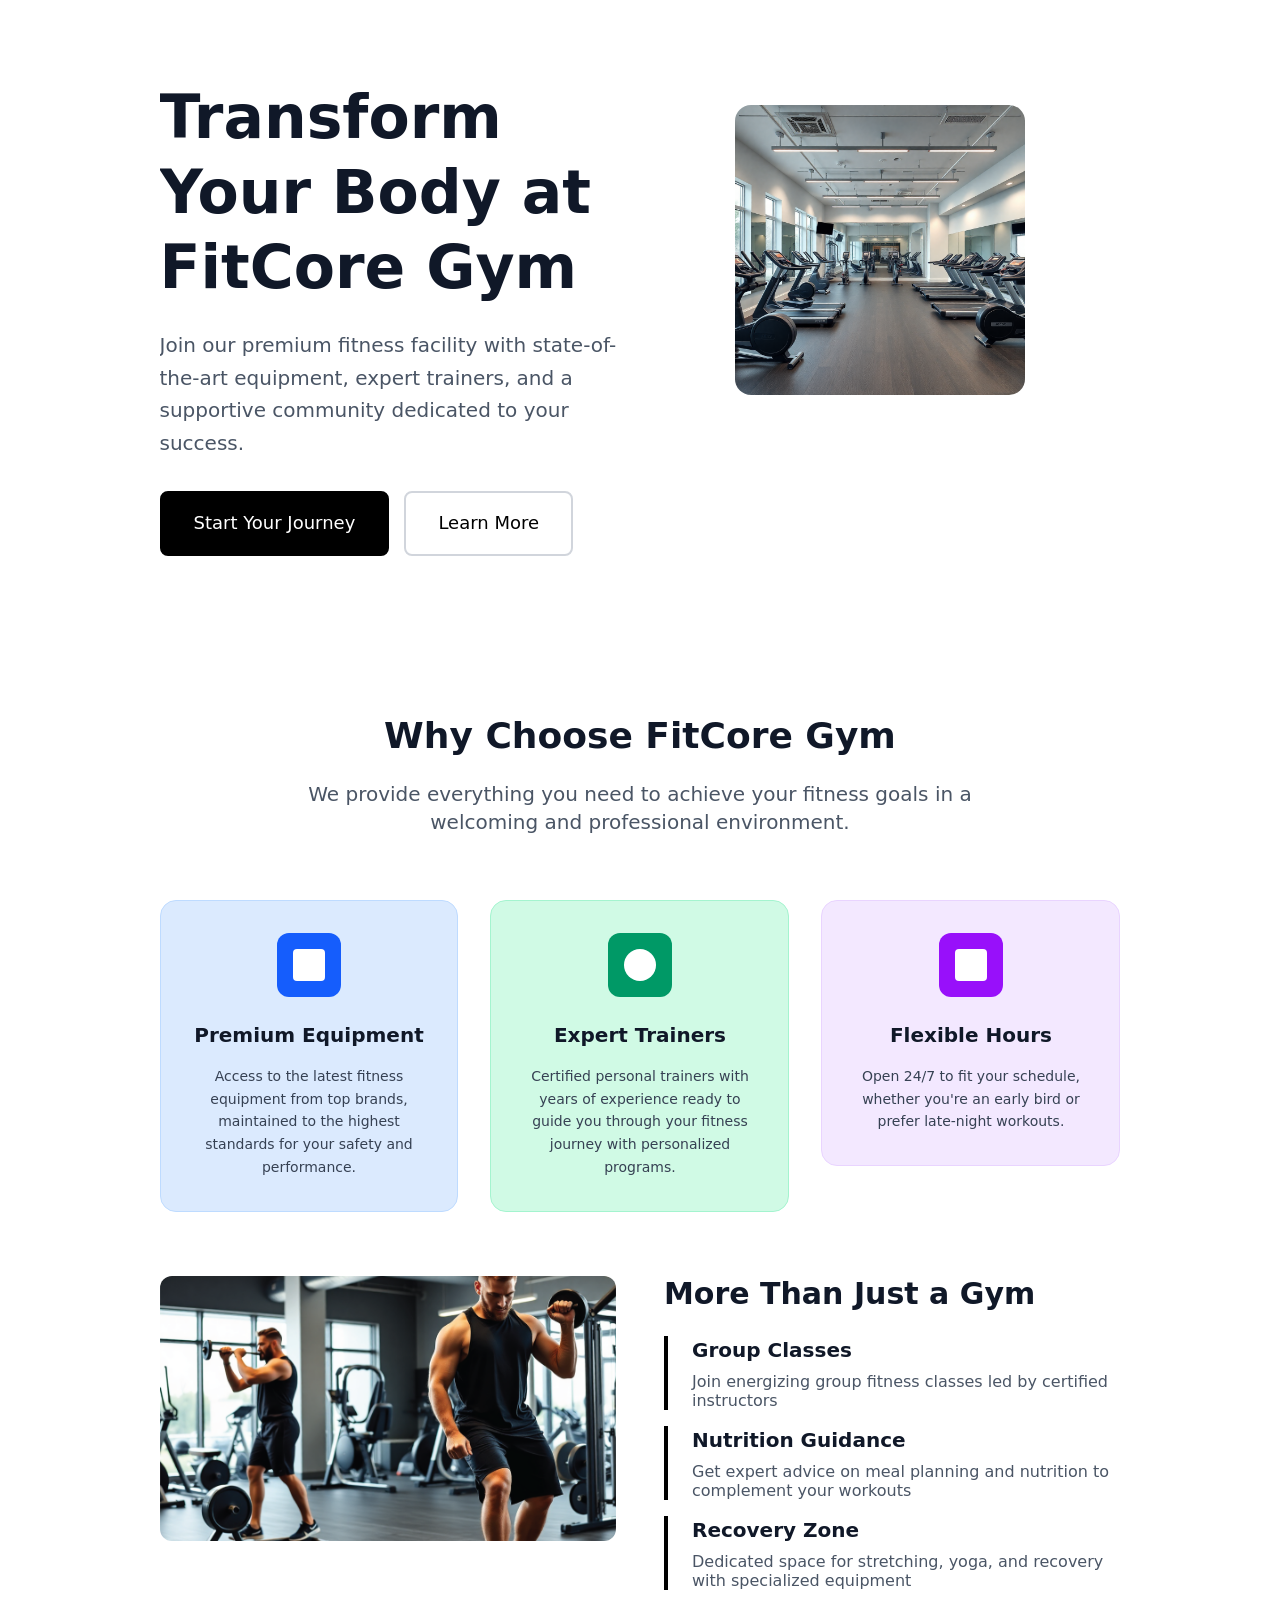
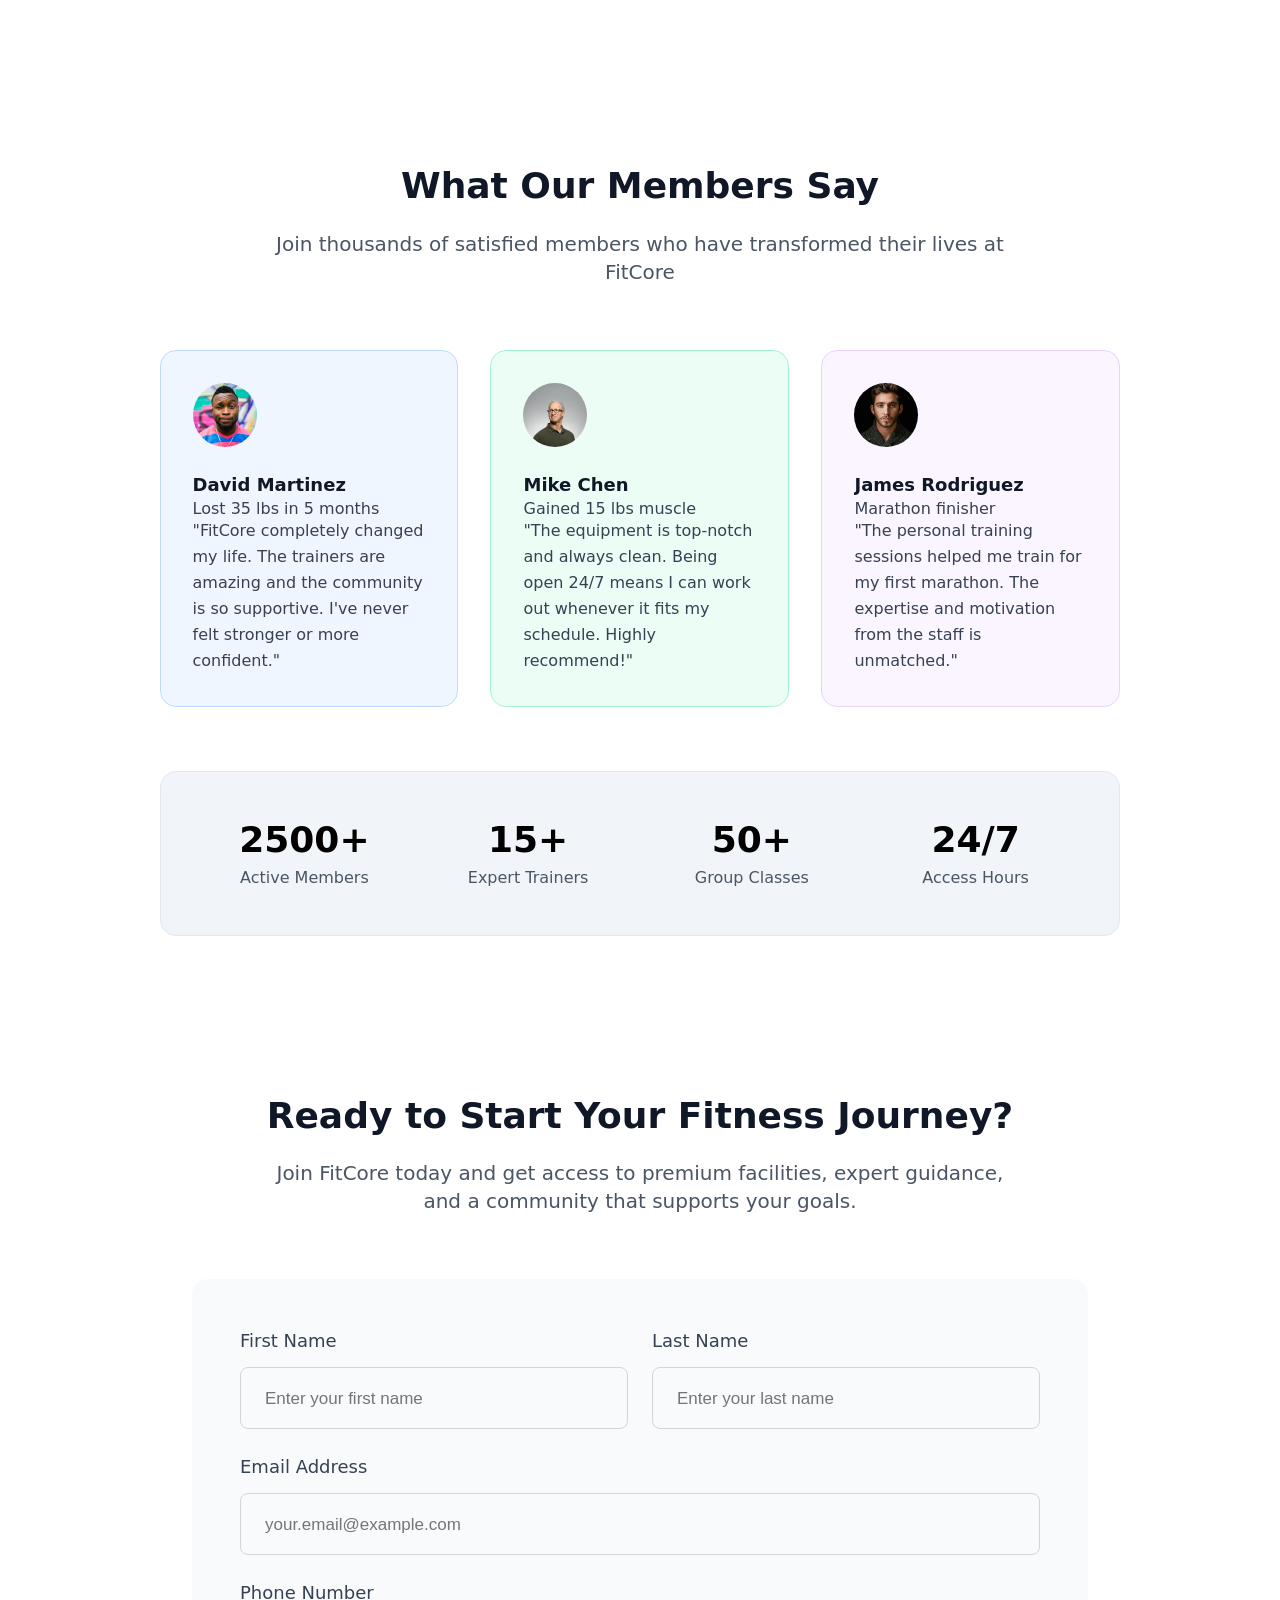
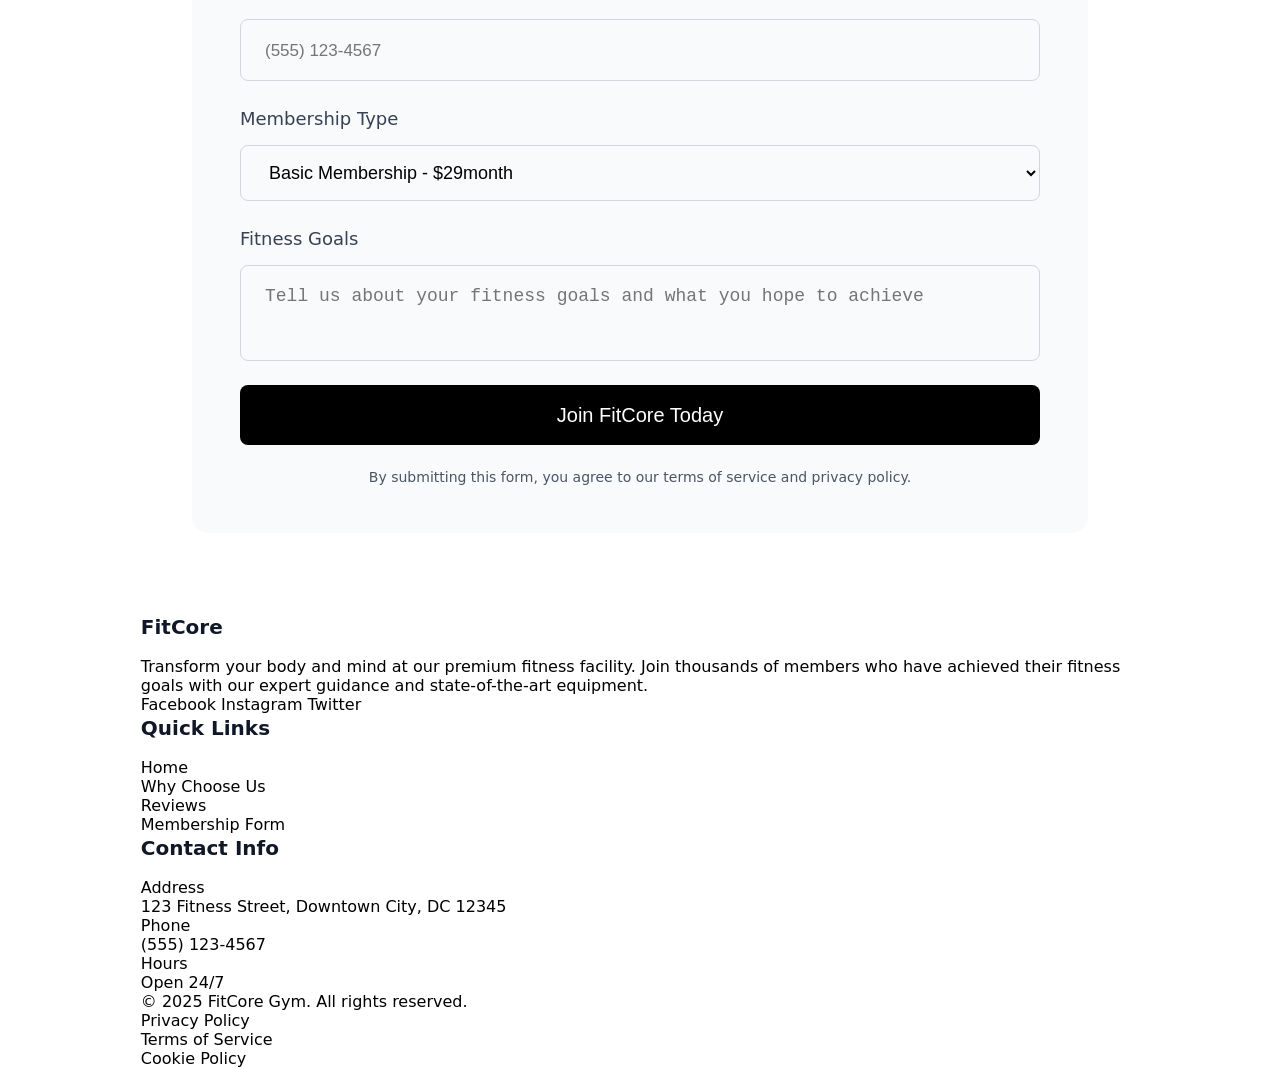
==== commit 99248cea: "feat(assignment-02): build HTML structure for footer section" ====
--- a/Assignment_02/index.html
+++ b/Assignment_02/index.html
@@ -173,7 +173,7 @@
         </div>
     </div>
     <!-- Ready to Start Your Fitness Journey? -->
-    <div id="call-to-actionsection">
+    <div id="call-to-action-section">
         <div class="container">
             <div class="content">
                 <div class="title">
@@ -182,45 +182,105 @@
                         supports your goals.</p>
                 </div>
                 <!-- form -->
-                <form>
-                    <div class="fullName">
-                        <div class="input-field">
-                            <label for="fName">First Name</label>
-                            <input type="text" name="fName" id="fName" placeholder="Enter your first name">
-                        </div>
-                        <div class="input-field">
-                            <label for="lName">Last Name</label>
-                            <input type="text" name="lName" id="lName" placeholder="Enter your last name">
-                        </div>
-                    </div>
-                    <div class="input-field">
-                        <label for="emali">Email Address</label>
-                        <input type="email" name="email" id="email" placeholder="your.email@example.com">
-                    </div>
-                    <div class="input-field">
-                        <label for="phoneNumber">Phone Number</label>
-                        <input type="tel" name="phoneNumber" id="phoneNumber" placeholder="(555) 123-4567">
-                    </div>
-                    <div class="input-field">
-                        <label for="membership-type">Membership Type</label>
-                        <select name="membershipType" id="membership-type">
-                            <option value="basic" selected>Basic Membership - $29month</option>
-                            <option value="premium">Premium Membership - $49month</option>
-                            <option value="vip">VIP Membership - $79month</option>
-                        </select>
-                    </div>
-                    <div class="input-field">
-                        <label for="fitness-goals">Fitness Goals</label>
-                        <textarea name="fitnessGoals" id="fitness-goals"
-                            placeholder="Tell us about your fitness goals and what you hope to achieve"></textarea>
-                    </div>
-                    <div>
-                        <button type="submit">Join FitCore Today</button>
-                    </div>
-                    <div>
-                        <p>By submitting this form, you agree to our terms of service and privacy policy.</p>
-                    </div>
-                </form>
+                <div class="form-content">
+                    <form>
+                        <div class="fullName">
+                            <div class="input-field">
+                                <label for="fName">First Name</label>
+                                <input type="text" name="fName" id="fName" placeholder="Enter your first name">
+                            </div>
+                            <div class="input-field">
+                                <label for="lName">Last Name</label>
+                                <input type="text" name="lName" id="lName" placeholder="Enter your last name">
+                            </div>
+                        </div>
+                        <div class="input-field">
+                            <label for="emali">Email Address</label>
+                            <input type="email" name="email" id="email" placeholder="your.email@example.com">
+                        </div>
+                        <div class="input-field">
+                            <label for="phoneNumber">Phone Number</label>
+                            <input type="tel" name="phoneNumber" id="phoneNumber" placeholder="(555) 123-4567">
+                        </div>
+                        <div class="input-field">
+                            <label for="membership-type">Membership Type</label>
+                            <select name="membershipType" id="membership-type">
+                                <option value="basic" selected>Basic Membership - $29month</option>
+                                <option value="premium">Premium Membership - $49month</option>
+                                <option value="vip">VIP Membership - $79month</option>
+                            </select>
+                        </div>
+                        <div class="input-field">
+                            <label for="fitness-goals">Fitness Goals</label>
+                            <textarea name="fitnessGoals" id="fitness-goals"
+                                placeholder="Tell us about your fitness goals and what you hope to achieve"></textarea>
+                        </div>
+                        <div>
+                            <button type="submit">Join FitCore Today</button>
+                        </div>
+                        <div>
+                            <p>By submitting this form, you agree to our terms of service and privacy policy.</p>
+                        </div>
+                    </form>
+                </div>
+            </div>
+        </div>
+    </div>
+    <!-- footer -->
+    <div id="#footer">
+        <div class="container">
+            <div class="content">
+                <!-- top footer -->
+                <div class="top-foot">
+                    <div>
+                        <h3>FitCore</h3>
+                        <p>Transform your body and mind at our premium fitness facility. Join thousands of members who
+                            have achieved their fitness goals with our expert guidance and state-of-the-art equipment.
+                        </p>
+                        <div>
+                            <a href="http://Facebook.com">Facebook</a>
+                            <a href="http://Instagram.com">Instagram</a>
+                            <a href="http://Twitter.com">Twitter</a>
+                        </div>
+                    </div>
+                    <div>
+                        <h3>Quick Links</h3>
+                        <ul>
+                            <li><a href="#hero-section">Home</a></li>
+                            <li><a href="#why-fit-core-section">Why Choose Us</a></li>
+                            <li><a href="#testimonials-section">Reviews</a></li>
+                            <li><a href="#call-to-action-section">Membership Form</a></li>
+                        </ul>
+                    </div>
+                    <div>
+                        <h3>Contact Info</h3>
+                        <ul>
+                            <li>
+                                <p>Address</p>
+                                <p>123 Fitness Street, Downtown City, DC 12345</p>
+                            </li>
+                            <li>
+                                <p>Phone</p>
+                                <a href="tel:+(555) 123-4567">(555) 123-4567</a>
+                            </li>
+                            <li>
+                                <p>Hours</p>
+                                <p>Open 24/7</p>
+                            </li>
+                        </ul>
+                    </div>
+                </div>
+                <!-- bottom foot -->
+                <div class="bottom-foot">
+                    <div>
+                        &copy; 2025 FitCore Gym. All rights reserved.
+                    </div>
+                    <ul>
+                        <li><a href="#">Privacy Policy</a></li>
+                        <li><a href="#">Terms of Service</a></li>
+                        <li><a href="#">Cookie Policy</a></li>
+                    </ul>
+                </div>
             </div>
         </div>
     </div>
--- a/Assignment_02/css/main.css
+++ b/Assignment_02/css/main.css
@@ -8,7 +8,7 @@
 
     --color-white: #fff;
     --color-black: #000;
-
+    --background-muted: #F9FAFB;
 
     /* Text */
     --text-primary: #101828;
@@ -473,4 +473,123 @@
     color: var(--text-secondary);
 }
 
-/* End testimonials section */+/* End testimonials section */
+
+/* Start call to action section */
+#call-to-action-section {
+    padding-block: 80px;
+    padding-inline: 24px;
+}
+
+#call-to-action-section .content {
+    max-width: 896px;
+    margin-inline: auto;
+}
+
+#call-to-action-section .content .title {
+    text-align: center;
+    margin-bottom: 64px;
+}
+
+#call-to-action-section .content .title p {
+    max-width: 768px;
+    font-size: 20px;
+    line-height: 1.4;
+    color: var(--text-secondary);
+    margin-inline: auto;
+}
+
+#call-to-action-section .content .form-content {
+    background-color: var(--background-muted);
+    padding: 48px;
+    border-radius: 16px;
+    -webkit-border-radius: 16px;
+    -moz-border-radius: 16px;
+    -ms-border-radius: 16px;
+    -o-border-radius: 16px;
+}
+
+form .input-field {
+    margin-bottom: 24px;
+}
+
+form .input-field label {
+    display: block;
+    margin-bottom: 12px;
+    font-size: 18px;
+    font-weight: 500;
+    line-height: 1.55556;
+    color: var(--text-tertiary);
+}
+
+form .input-field input,
+form .input-field select,
+form .input-field textarea {
+    display: block;
+    width: 100%;
+    font-size: 18px;
+    line-height: 1.5556;
+    padding: 16px 24px;
+    background-color: inherit;
+    border: 1px solid var(--border-default);
+    border-radius: 8px;
+    -webkit-border-radius: 8px;
+    -moz-border-radius: 8px;
+    -ms-border-radius: 8px;
+    -o-border-radius: 8px;
+}
+
+form .input-field input::placeholder {
+    font-size: 17px;
+    line-height: 1.6;
+}
+
+form .input-field input:focus {
+    border-color: var(--color-black);
+    outline: none;
+}
+
+form .fullName {
+    overflow: hidden;
+}
+
+form .fullName .input-field {
+    float: left;
+    width: calc((100% - 24px) /2);
+}
+
+form .fullName .input-field:first-child {
+    margin-right: 24px;
+}
+
+
+form .input-field textarea {
+    height: 96px;
+    resize: none;
+}
+
+form button[type=submit] {
+    font-size: 20px;
+    font-weight: 500;
+    line-height: 1.4;
+    margin-bottom: 24px;
+    background-color: var(--color-black);
+    color: var(--color-white);
+    padding: 16px 32px;
+    width: 100%;
+    border: none;
+    cursor: pointer;
+    border-radius: 8px;
+    -webkit-border-radius: 8px;
+    -moz-border-radius: 8px;
+    -ms-border-radius: 8px;
+    -o-border-radius: 8px;
+}
+
+form div:last-child p {
+    font-size: 14px;
+    text-align: center;
+    color: var(--text-secondary);
+}
+
+/* End call to action section */
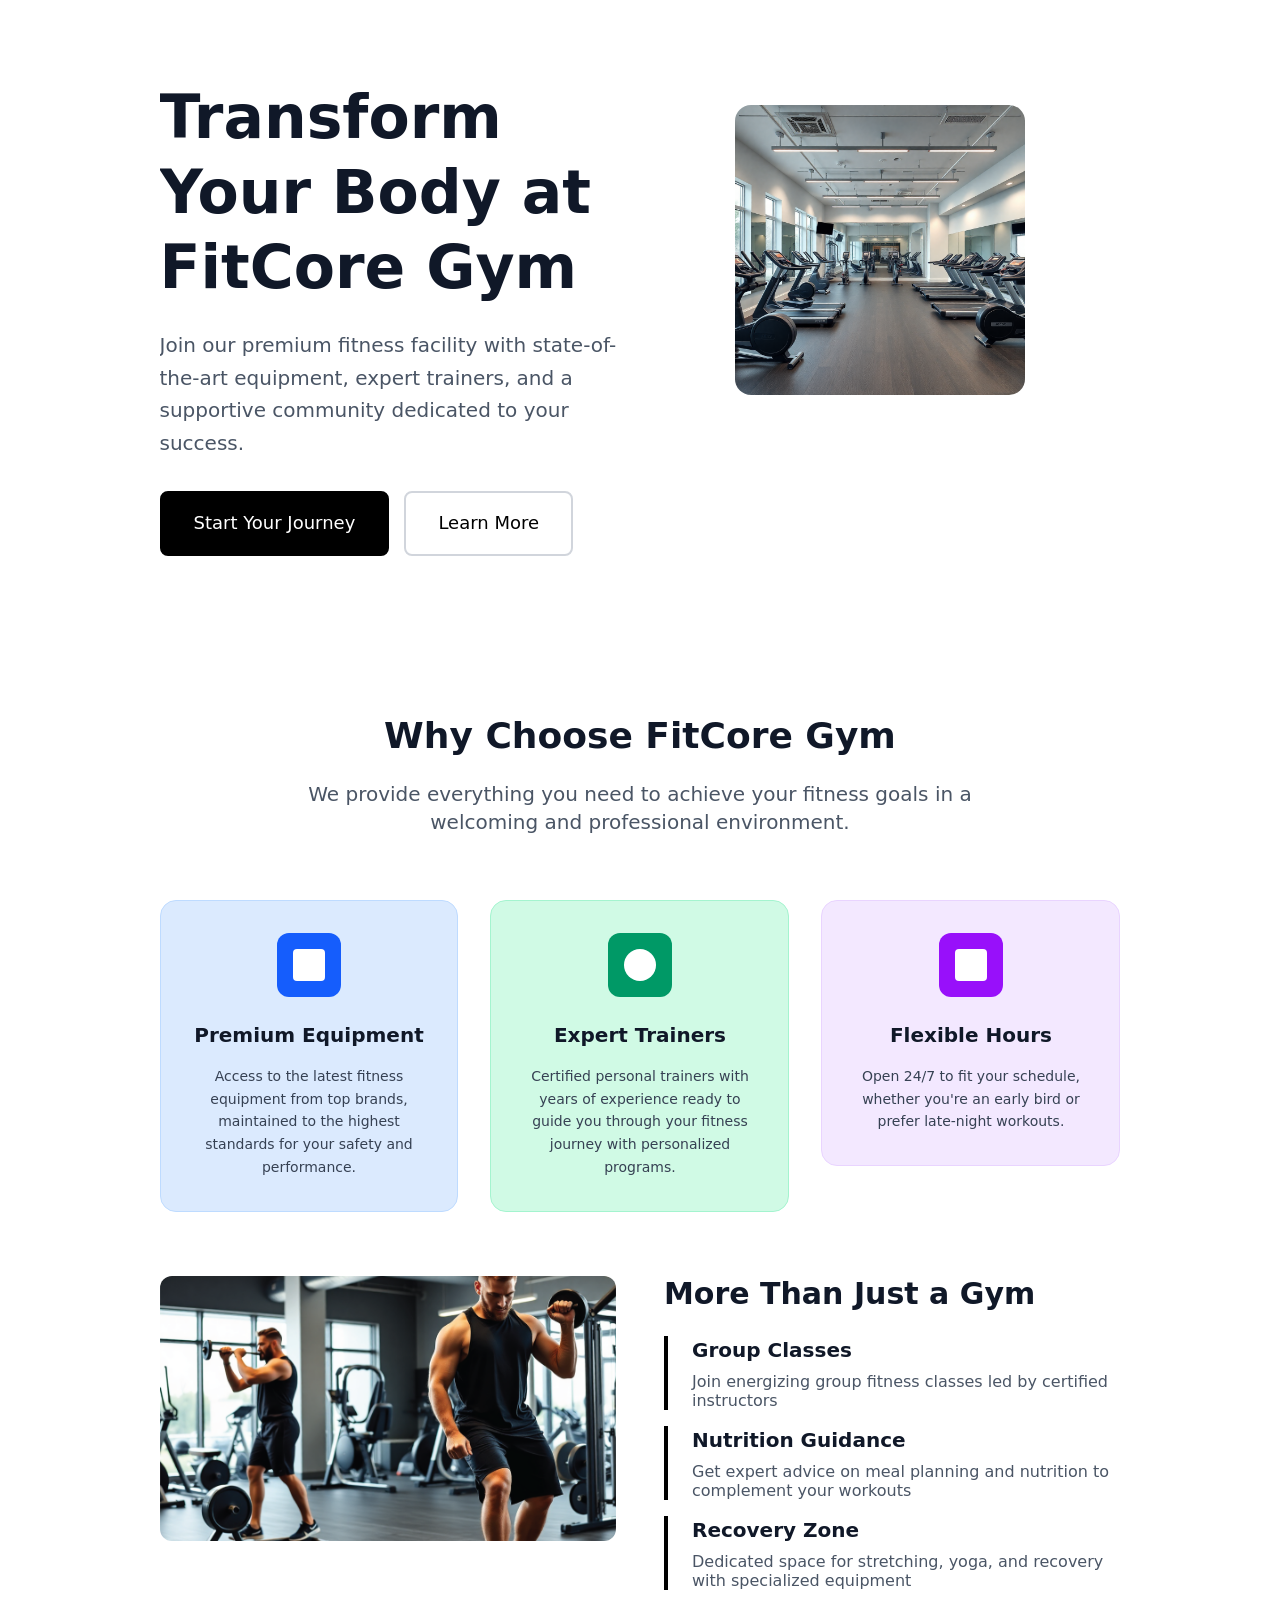
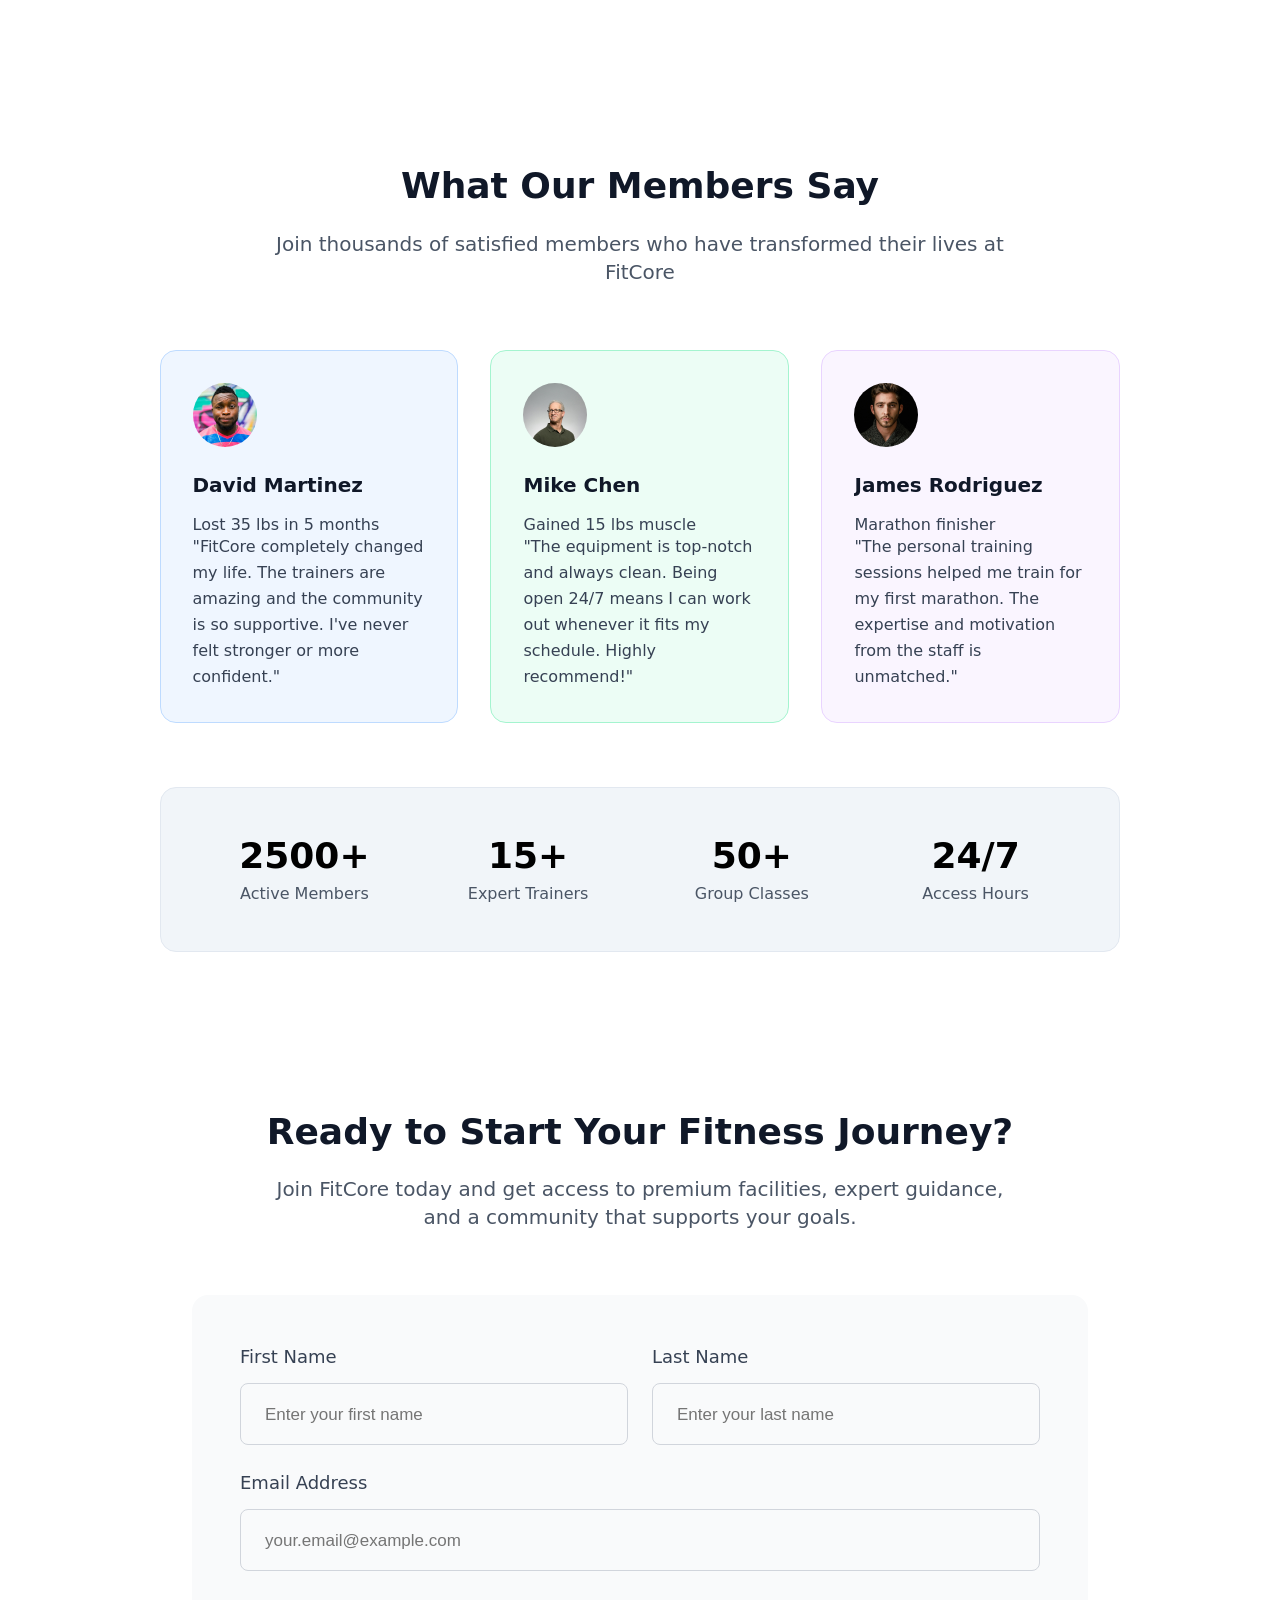
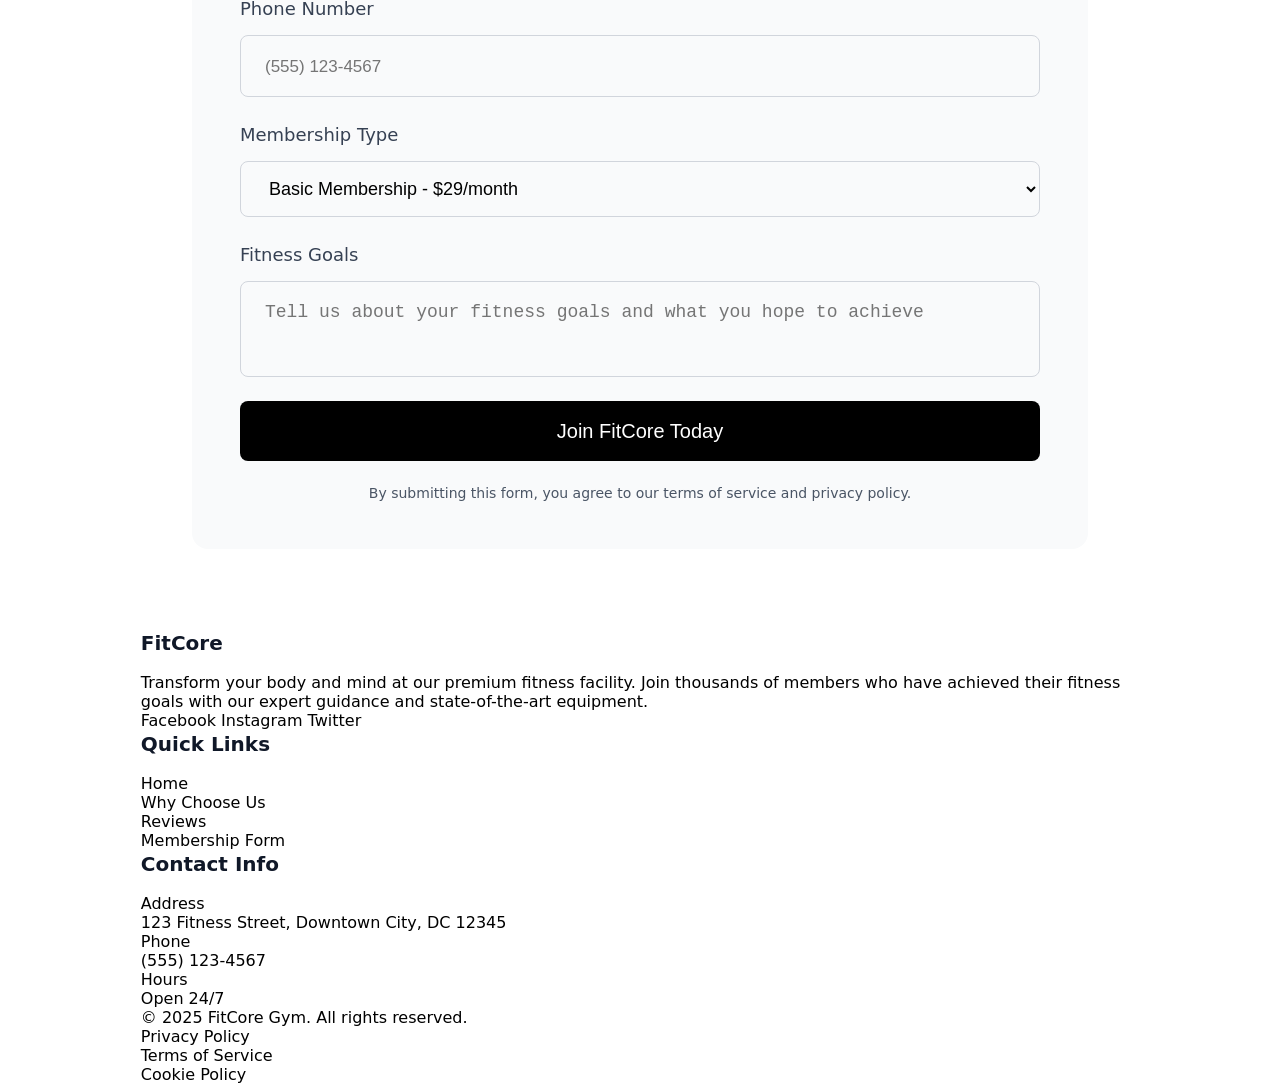
==== commit d22c2396: "refactor(assignment-02): improve HTML accessibility and image alt texts" ====
--- a/Assignment_02/index.html
+++ b/Assignment_02/index.html
@@ -25,7 +25,8 @@
                     </div>
                 </div>
                 <!-- right side -->
-                <div class="hero-img"><img src="./imgs/hero-section-img.png" alt="main gym img"></div>
+                <div class="hero-img"><img src="./imgs/hero-section-img.png"
+                        alt="People training inside FitCore gym facility"></div>
             </div>
         </div>
     </div>
@@ -71,7 +72,8 @@
                 <!-- More Than Just a Gym -->
                 <div class="more-than-gym">
                     <!-- lift side img -->
-                    <div class="lift-side"><img src="./imgs/why-choose-us.png" alt="why choose us"></div>
+                    <div class="lift-side"><img src="./imgs/why-choose-us.png"
+                            alt="Personal trainer helping a gym member during workout"></div>
                     <!-- right side -->
                     <div class="right-side">
                         <h3>More Than Just a Gym</h3>
@@ -110,7 +112,7 @@
                                 <img src="./imgs/avatar-1.jpg" alt="member avatar-1">
                             </div>
                             <div class="member-info">
-                                <h4>David Martinez</h4>
+                                <h3>David Martinez</h3>
                                 <p>Lost 35 lbs in 5 months</p>
                             </div>
                         </div>
@@ -125,7 +127,7 @@
                                 <img src="./imgs/avatar-2.jpg" alt="member avatar-2">
                             </div>
                             <div class="member-info">
-                                <h4>Mike Chen</h4>
+                                <h3>Mike Chen</h3>
                                 <p>Gained 15 lbs muscle</p>
                             </div>
                         </div>
@@ -140,7 +142,7 @@
                                 <img src="./imgs/avatar-3.jpg" alt="member avatar-3">
                             </div>
                             <div class="member-info">
-                                <h4>James Rodriguez</h4>
+                                <h3>James Rodriguez</h3>
                                 <p>Marathon finisher</p>
                             </div>
                         </div>
@@ -183,7 +185,7 @@
                 </div>
                 <!-- form -->
                 <div class="form-content">
-                    <form>
+                    <form action="#" method="post">
                         <div class="fullName">
                             <div class="input-field">
                                 <label for="fName">First Name</label>
@@ -191,32 +193,35 @@
                             </div>
                             <div class="input-field">
                                 <label for="lName">Last Name</label>
-                                <input type="text" name="lName" id="lName" placeholder="Enter your last name">
-                            </div>
-                        </div>
-                        <div class="input-field">
-                            <label for="emali">Email Address</label>
-                            <input type="email" name="email" id="email" placeholder="your.email@example.com">
+                                <input type="text" name="lName" id="lName" placeholder="Enter your last name"
+                                    autocomplete="family-name">
+                            </div>
+                        </div>
+                        <div class="input-field">
+                            <label for="email">Email Address</label>
+                            <input type="email" name="email" id="email" placeholder="your.email@example.com"
+                                autocomplete="email">
                         </div>
                         <div class="input-field">
                             <label for="phoneNumber">Phone Number</label>
-                            <input type="tel" name="phoneNumber" id="phoneNumber" placeholder="(555) 123-4567">
+                            <input type="tel" name="phoneNumber" id="phoneNumber" placeholder="(555) 123-4567"
+                                autocomplete="tel">
                         </div>
                         <div class="input-field">
                             <label for="membership-type">Membership Type</label>
                             <select name="membershipType" id="membership-type">
-                                <option value="basic" selected>Basic Membership - $29month</option>
-                                <option value="premium">Premium Membership - $49month</option>
-                                <option value="vip">VIP Membership - $79month</option>
+                                <option value="basic" selected>Basic Membership - $29/month</option>
+                                <option value="premium">Premium Membership - $49/month</option>
+                                <option value="vip">VIP Membership - $79/month</option>
                             </select>
                         </div>
                         <div class="input-field">
                             <label for="fitness-goals">Fitness Goals</label>
-                            <textarea name="fitnessGoals" id="fitness-goals"
+                            <textarea name="fitnessGoals" id="fitness-goals" rows="4"
                                 placeholder="Tell us about your fitness goals and what you hope to achieve"></textarea>
                         </div>
                         <div>
-                            <button type="submit">Join FitCore Today</button>
+                            <button type="submit" name="submit">Join FitCore Today</button>
                         </div>
                         <div>
                             <p>By submitting this form, you agree to our terms of service and privacy policy.</p>
@@ -227,23 +232,23 @@
         </div>
     </div>
     <!-- footer -->
-    <div id="#footer">
+    <div id="footer">
         <div class="container">
             <div class="content">
                 <!-- top footer -->
                 <div class="top-foot">
-                    <div>
+                    <div class="col">
                         <h3>FitCore</h3>
                         <p>Transform your body and mind at our premium fitness facility. Join thousands of members who
                             have achieved their fitness goals with our expert guidance and state-of-the-art equipment.
                         </p>
                         <div>
-                            <a href="http://Facebook.com">Facebook</a>
-                            <a href="http://Instagram.com">Instagram</a>
-                            <a href="http://Twitter.com">Twitter</a>
-                        </div>
-                    </div>
-                    <div>
+                            <a href="http://Facebook.com" target="_blank">Facebook</a>
+                            <a href="http://Instagram.com" target="_blank">Instagram</a>
+                            <a href="http://Twitter.com" target="_blank">Twitter</a>
+                        </div>
+                    </div>
+                    <div class="col middle">
                         <h3>Quick Links</h3>
                         <ul>
                             <li><a href="#hero-section">Home</a></li>
@@ -252,19 +257,19 @@
                             <li><a href="#call-to-action-section">Membership Form</a></li>
                         </ul>
                     </div>
-                    <div>
+                    <div class="col">
                         <h3>Contact Info</h3>
                         <ul>
                             <li>
-                                <p>Address</p>
+                                <p class="title">Address</p>
                                 <p>123 Fitness Street, Downtown City, DC 12345</p>
                             </li>
                             <li>
-                                <p>Phone</p>
-                                <a href="tel:+(555) 123-4567">(555) 123-4567</a>
-                            </li>
-                            <li>
-                                <p>Hours</p>
+                                <p class="title">Phone</p>
+                                <a href="tel:+5551234567">(555) 123-4567</a>
+                            </li>
+                            <li>
+                                <p class="title">Hours</p>
                                 <p>Open 24/7</p>
                             </li>
                         </ul>
